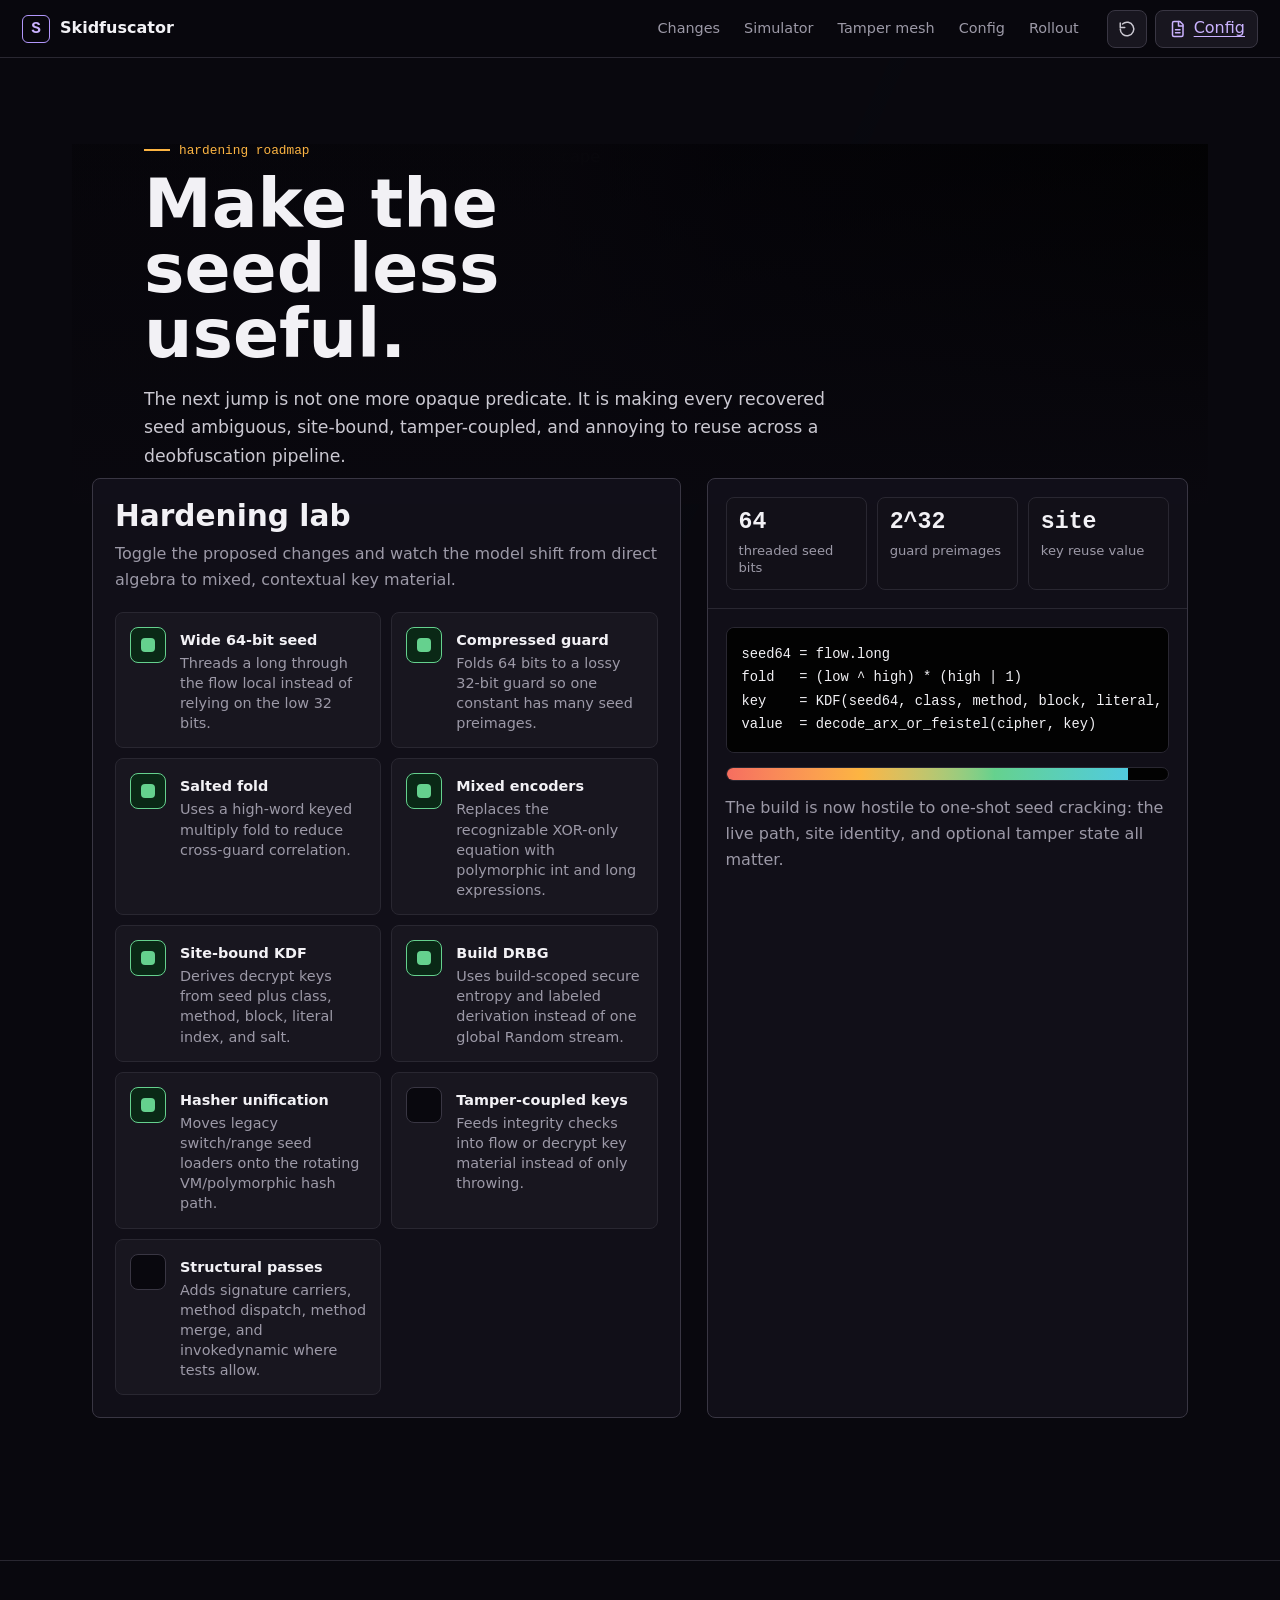
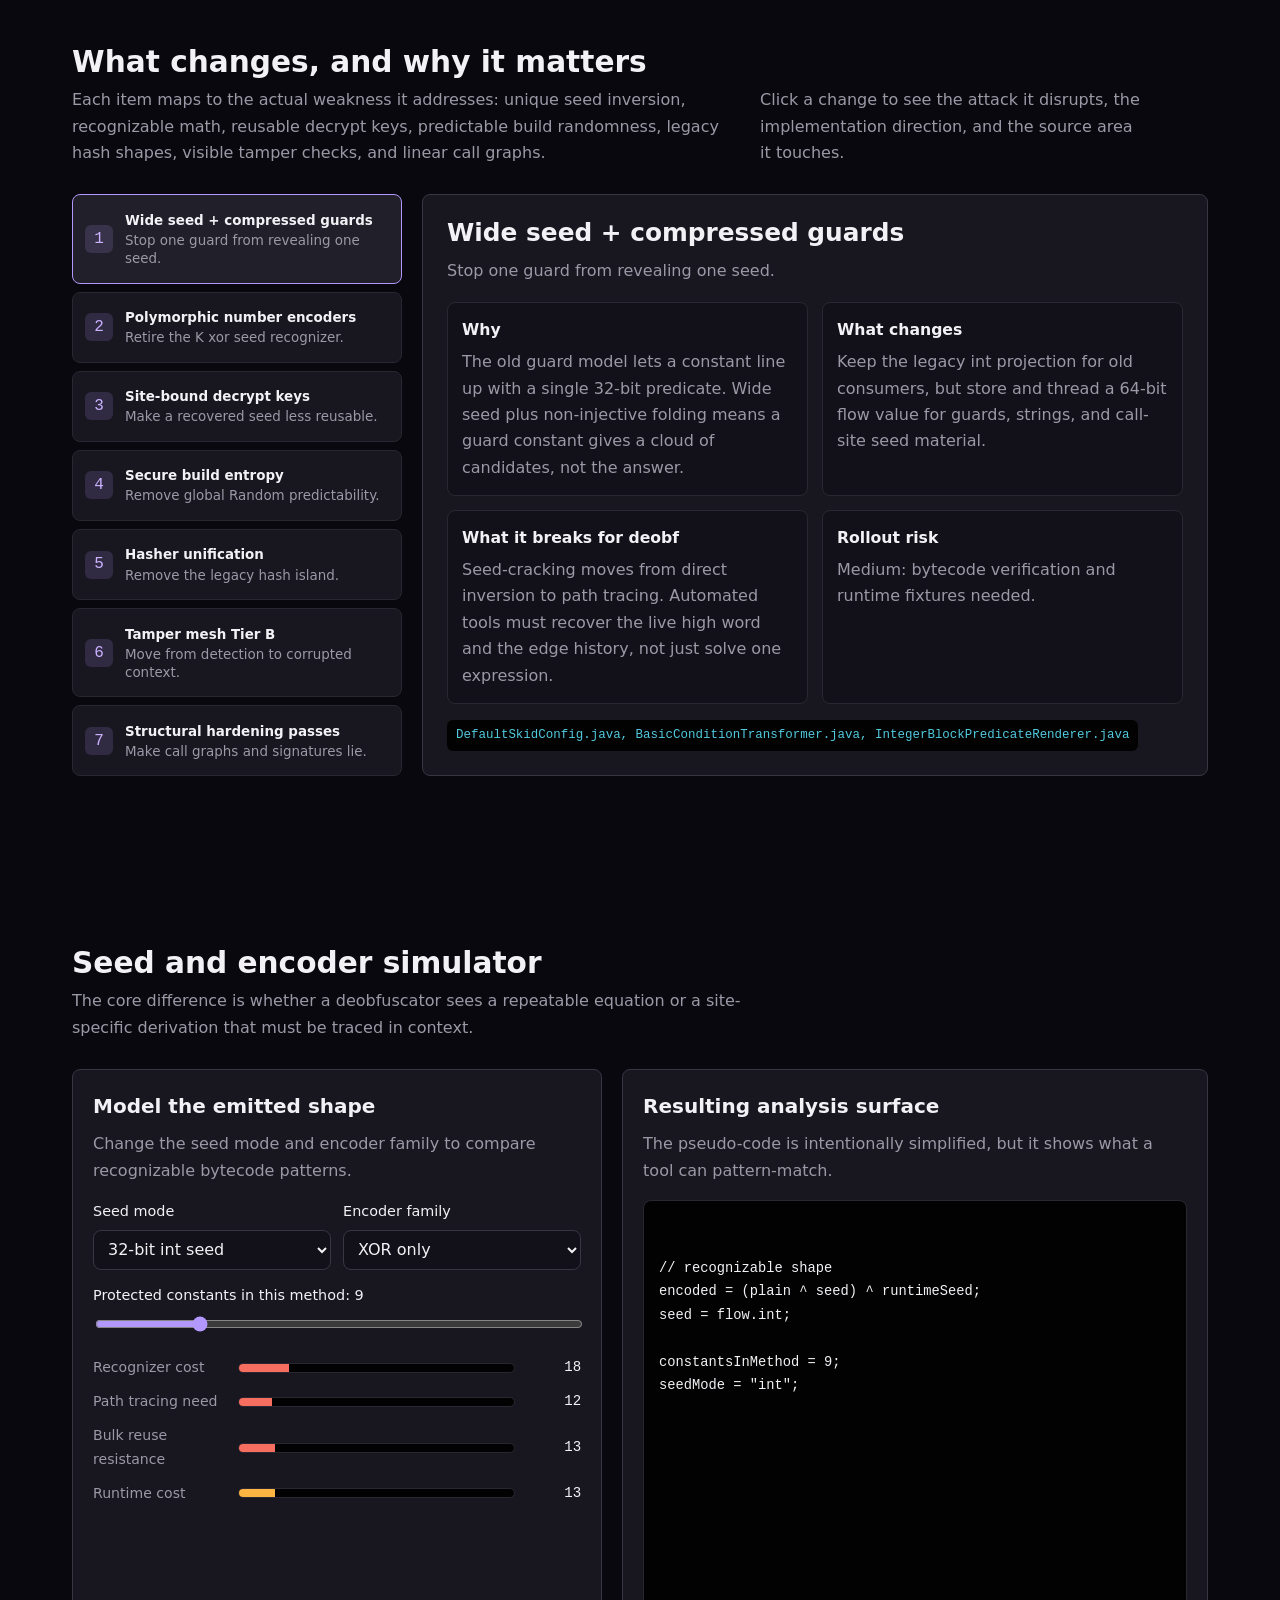
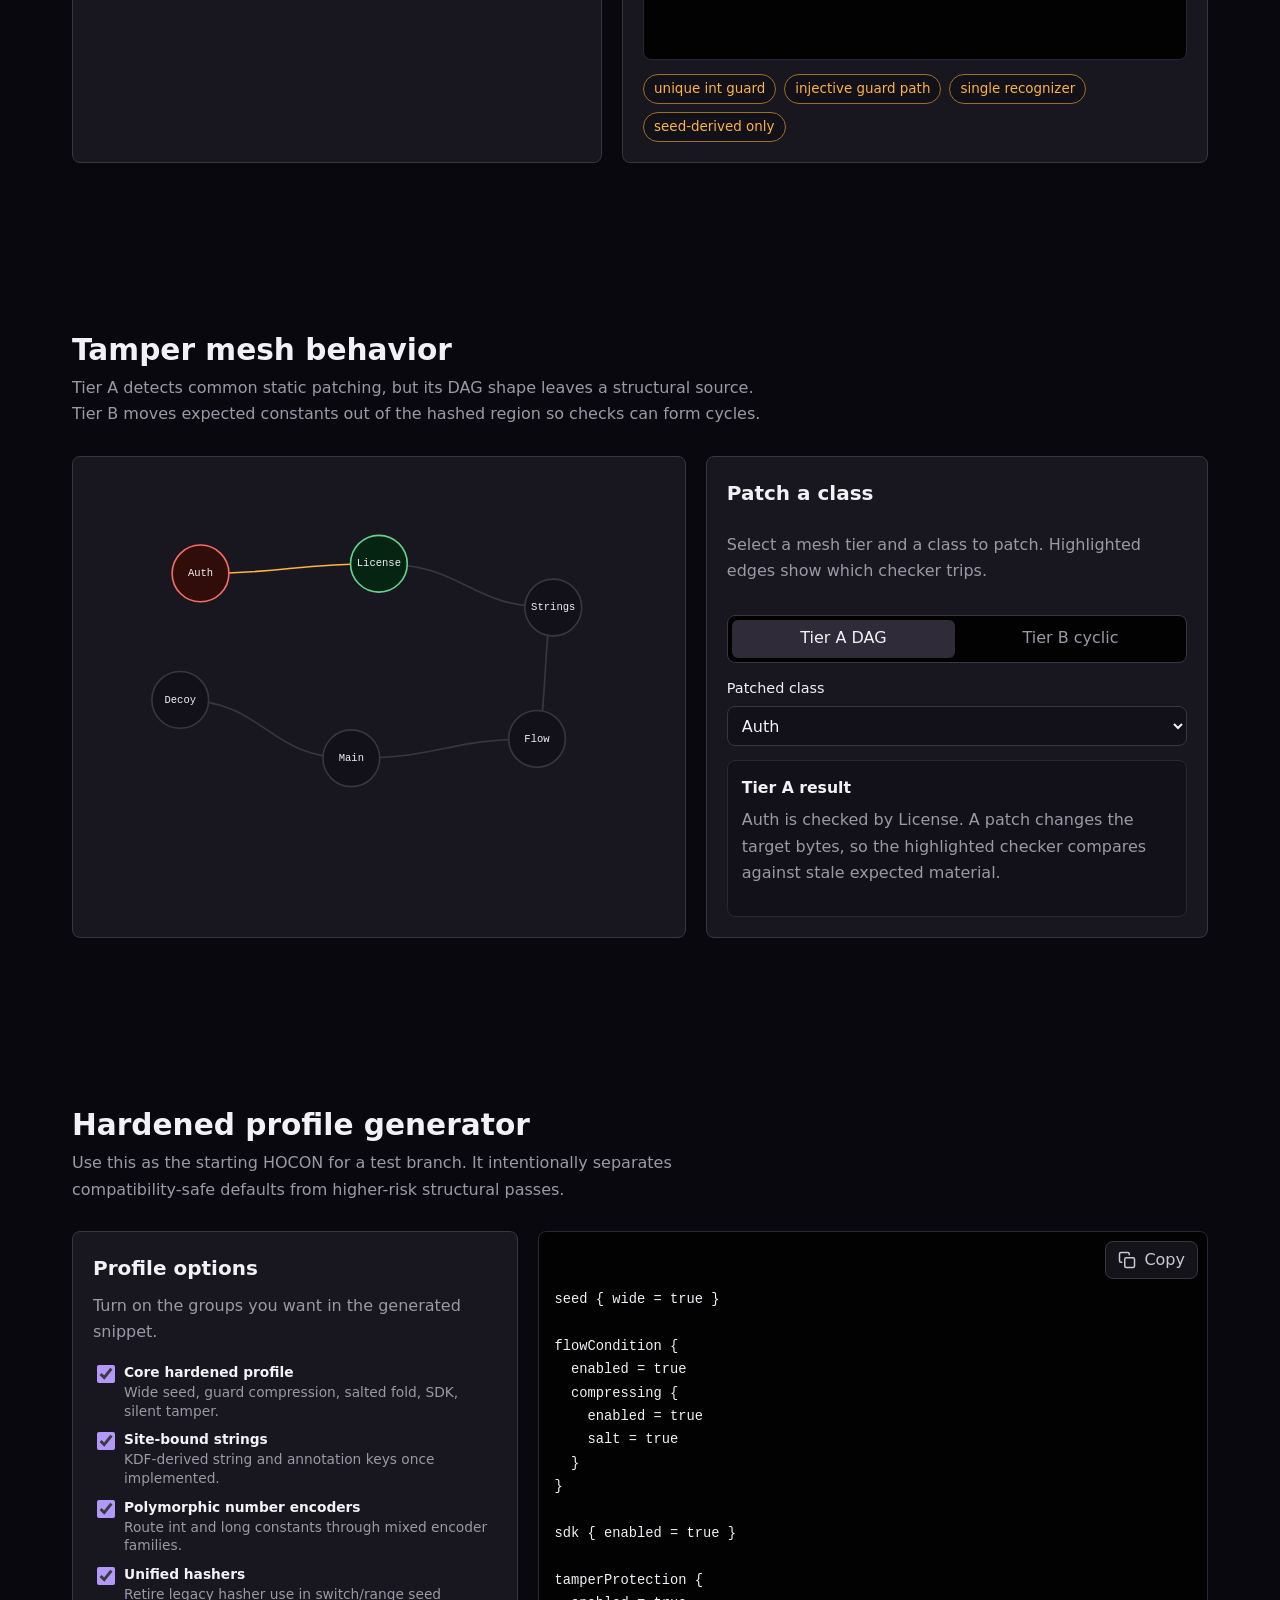
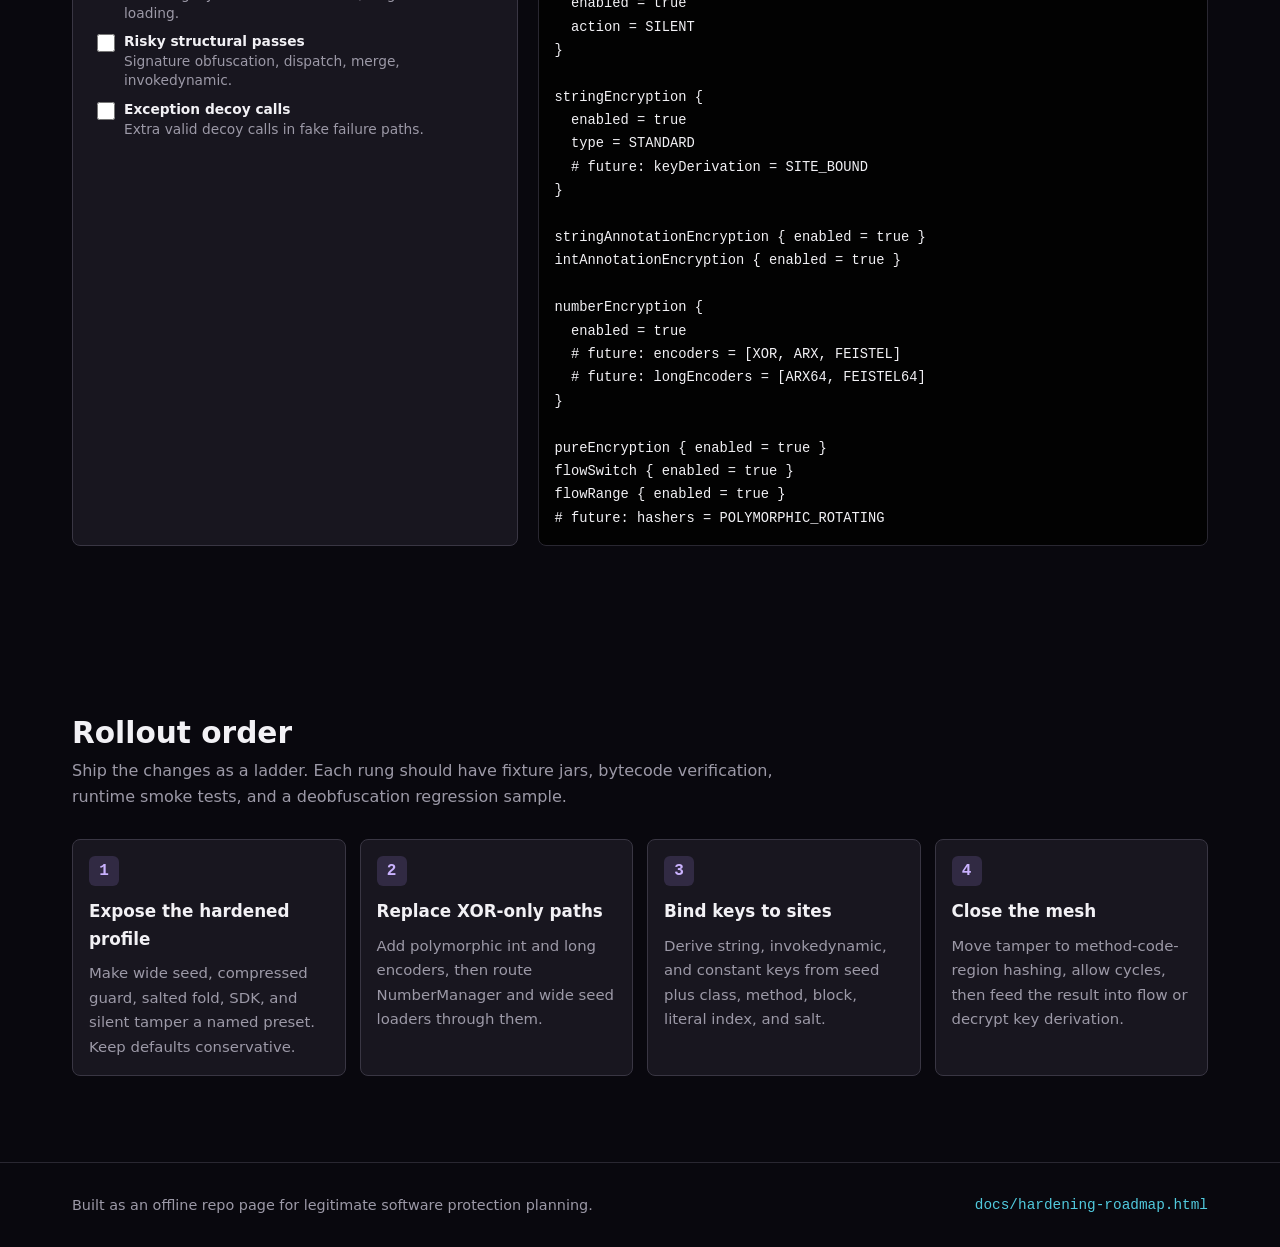
==== docs/hardening-roadmap.html @ 88cdaca3 "stef" ====
<!DOCTYPE html>
<html lang="en">
<head>
<meta charset="utf-8">
<meta name="viewport" content="width=device-width, initial-scale=1">
<title>Skidfuscator Hardening Roadmap</title>
<style>
  :root {
    --h: 295;
    --bg: oklch(0.14 0.014 var(--h));
    --bg-2: oklch(0.18 0.016 var(--h));
    --surface: oklch(0.205 0.018 var(--h));
    --surface-2: oklch(0.245 0.02 var(--h));
    --surface-3: oklch(0.30 0.025 var(--h));
    --ink: oklch(0.96 0.006 var(--h));
    --text: oklch(0.84 0.012 var(--h));
    --muted: oklch(0.69 0.02 var(--h));
    --dim: oklch(0.56 0.02 var(--h));
    --line: oklch(0.34 0.024 var(--h));
    --line-soft: oklch(0.28 0.018 var(--h));
    --accent: oklch(0.74 0.145 var(--h));
    --accent-hi: oklch(0.82 0.135 var(--h));
    --accent-soft: oklch(0.74 0.145 var(--h) / 0.16);
    --amber: oklch(0.82 0.15 75);
    --green: oklch(0.78 0.14 154);
    --cyan: oklch(0.78 0.11 210);
    --red: oklch(0.70 0.17 28);
    --black: oklch(0.08 0.006 var(--h));
    --sans: "Segoe UI Variable Text", "Segoe UI", ui-sans-serif, system-ui, -apple-system, BlinkMacSystemFont, "Helvetica Neue", Arial, sans-serif;
    --mono: "JetBrains Mono", "Cascadia Code", "SFMono-Regular", "SF Mono", Consolas, ui-monospace, monospace;
    --r: 8px;
    --ease: cubic-bezier(.16, 1, .3, 1);
  }

  * { box-sizing: border-box; }
  html { scroll-behavior: smooth; }
  body {
    margin: 0;
    background: var(--bg);
    color: var(--text);
    font-family: var(--sans);
    line-height: 1.65;
    text-rendering: optimizeLegibility;
    -webkit-font-smoothing: antialiased;
  }
  body::before {
    content: "";
    position: fixed;
    inset: 0;
    pointer-events: none;
    opacity: .20;
    background-image:
      linear-gradient(115deg, transparent 0 54%, oklch(0.22 0.04 210 / .22) 54% 55%, transparent 55% 100%);
  }
  a { color: var(--accent-hi); text-underline-offset: .2em; }
  button, input, select, textarea { font: inherit; }
  button { color: inherit; }
  :focus-visible { outline: 2px solid var(--amber); outline-offset: 3px; }
  ::selection { background: var(--accent-soft); color: var(--ink); }

  .site-shell { position: relative; min-height: 100vh; }
  .topbar {
    position: sticky;
    top: 0;
    z-index: 10;
    display: flex;
    align-items: center;
    gap: 18px;
    min-height: 58px;
    padding: 0 22px;
    background: oklch(0.14 0.014 var(--h) / .90);
    border-bottom: 1px solid var(--line-soft);
    backdrop-filter: blur(14px);
  }
  .brand {
    display: flex;
    align-items: center;
    gap: 10px;
    color: var(--ink);
    text-decoration: none;
    font-weight: 700;
  }
  .brand-mark {
    width: 28px;
    height: 28px;
    display: grid;
    place-items: center;
    border: 1px solid var(--accent);
    border-radius: 6px;
    color: var(--accent-hi);
    font-family: var(--mono);
  }
  .topbar nav {
    display: flex;
    align-items: center;
    gap: 4px;
    margin-left: auto;
  }
  .topbar nav a {
    color: var(--muted);
    text-decoration: none;
    padding: 8px 10px;
    border-radius: 6px;
    font-size: .9rem;
  }
  .topbar nav a:hover,
  .topbar nav a:focus-visible { color: var(--ink); background: var(--surface); }
  .top-actions { display: flex; align-items: center; gap: 8px; }

  .icon-button,
  .copy-button {
    border: 1px solid var(--line);
    background: var(--surface);
    border-radius: 8px;
    min-height: 38px;
    display: inline-flex;
    align-items: center;
    justify-content: center;
    gap: 8px;
    padding: 0 12px;
    cursor: pointer;
    transition: background .18s var(--ease), border-color .18s var(--ease), transform .18s var(--ease);
  }
  .icon-button { width: 40px; padding: 0; }
  .icon-button:hover,
  .copy-button:hover { background: var(--surface-2); border-color: var(--accent); transform: translateY(-1px); }
  .icon {
    width: 18px;
    height: 18px;
    stroke: currentColor;
    fill: none;
    stroke-width: 2;
    stroke-linecap: round;
    stroke-linejoin: round;
  }

  main { overflow: hidden; }
  .hero {
    min-height: calc(100vh - 58px);
    display: grid;
    grid-template-rows: auto 1fr;
    border-bottom: 1px solid var(--line-soft);
  }
  .hero-media {
    position: relative;
    min-height: 360px;
    overflow: hidden;
    background: var(--black);
  }
  .hero-media img {
    width: 100%;
    height: 100%;
    min-height: 360px;
    display: block;
    object-fit: cover;
    opacity: .42;
    filter: saturate(1.12) contrast(1.05);
  }
  .hero-media::after {
    content: "";
    position: absolute;
    inset: 0;
    background:
      linear-gradient(180deg, oklch(0.10 0.012 var(--h) / .44), var(--bg) 100%),
      linear-gradient(90deg, var(--bg) 0 42%, oklch(0.12 0.018 var(--h) / .84) 58%, transparent 100%);
  }
  .hero-title {
    position: absolute;
    inset: 0;
    z-index: 1;
    display: flex;
    align-items: end;
    padding: 34px clamp(20px, 6vw, 72px);
  }
  .hero-title-inner { max-width: 950px; }
  .kicker {
    display: inline-flex;
    align-items: center;
    gap: 9px;
    color: var(--amber);
    font-family: var(--mono);
    font-size: .8rem;
  }
  .kicker::before {
    content: "";
    width: 26px;
    height: 2px;
    background: currentColor;
  }
  h1 {
    margin: 10px 0 0;
    color: var(--ink);
    font-size: 4.25rem;
    line-height: .96;
    letter-spacing: 0;
    max-width: 11ch;
    text-wrap: balance;
  }
  .hero-copy {
    max-width: 72ch;
    margin: 18px 0 0;
    font-size: 1.08rem;
    color: var(--text);
    text-wrap: pretty;
  }
  .lab {
    display: grid;
    grid-template-columns: minmax(0, 1.1fr) minmax(340px, .9fr);
    gap: 26px;
    align-items: stretch;
    width: min(1180px, calc(100% - 40px));
    margin: -26px auto 56px;
    position: relative;
  }
  .lab-panel,
  .readout-panel {
    background: oklch(0.18 0.018 var(--h) / .96);
    border: 1px solid var(--line);
    border-radius: var(--r);
  }
  .lab-panel { padding: 22px; }
  .lab-heading {
    display: flex;
    align-items: start;
    justify-content: space-between;
    gap: 18px;
    margin-bottom: 18px;
  }
  .lab-heading h2,
  .section-heading h2 {
    margin: 0;
    color: var(--ink);
    font-size: 1.85rem;
    line-height: 1.08;
    letter-spacing: 0;
    text-wrap: balance;
  }
  .lab-heading p,
  .section-heading p {
    margin: 8px 0 0;
    color: var(--muted);
    max-width: 70ch;
    text-wrap: pretty;
  }
  .control-grid {
    display: grid;
    grid-template-columns: repeat(2, minmax(0, 1fr));
    gap: 10px;
  }
  .control {
    min-height: 92px;
    display: grid;
    grid-template-columns: 38px minmax(0, 1fr);
    gap: 12px;
    align-items: start;
    padding: 14px;
    border: 1px solid var(--line-soft);
    border-radius: var(--r);
    background: var(--surface);
    cursor: pointer;
  }
  .control input {
    appearance: none;
    width: 36px;
    height: 36px;
    margin: 0;
    border: 1px solid var(--line);
    border-radius: 8px;
    display: grid;
    place-content: center;
    background: var(--bg);
    cursor: pointer;
  }
  .control input::before {
    content: "";
    width: 14px;
    height: 14px;
    border-radius: 4px;
    transform: scale(0);
    background: var(--green);
    transition: transform .18s var(--ease);
  }
  .control input:checked {
    border-color: var(--green);
    background: oklch(0.25 0.05 154);
  }
  .control input:checked::before { transform: scale(1); }
  .control strong {
    display: block;
    color: var(--ink);
    line-height: 1.25;
    overflow-wrap: anywhere;
  }
  .control span {
    display: block;
    margin-top: 4px;
    color: var(--muted);
    font-size: .9rem;
    line-height: 1.4;
  }
  .readout-panel {
    padding: 0;
    display: flex;
    flex-direction: column;
    min-width: 0;
    overflow: hidden;
  }
  .readout-top {
    padding: 18px;
    border-bottom: 1px solid var(--line-soft);
    display: grid;
    grid-template-columns: repeat(3, 1fr);
    gap: 10px;
  }
  .metric {
    min-height: 90px;
    border: 1px solid var(--line-soft);
    border-radius: var(--r);
    padding: 12px;
    background: var(--bg-2);
  }
  .metric b {
    display: block;
    color: var(--ink);
    font-size: 1.45rem;
    line-height: 1.1;
    font-family: var(--mono);
    font-weight: 700;
  }
  .metric span { display: block; margin-top: 6px; color: var(--muted); font-size: .82rem; line-height: 1.35; }
  .equation {
    padding: 18px;
    display: grid;
    gap: 14px;
  }
  .equation pre,
  .codebox pre {
    margin: 0;
    overflow: auto;
    color: var(--ink);
    font: .86rem/1.7 var(--mono);
    background: var(--black);
    border: 1px solid var(--line-soft);
    border-radius: var(--r);
    padding: 15px;
  }
  .meter {
    height: 14px;
    border-radius: 999px;
    background: var(--black);
    overflow: hidden;
    border: 1px solid var(--line-soft);
  }
  .meter-fill {
    width: 50%;
    height: 100%;
    background: linear-gradient(90deg, var(--red), var(--amber), var(--green), var(--cyan));
    transition: width .28s var(--ease);
  }
  .readout-note { color: var(--muted); margin: 0; }

  section { padding: 86px clamp(20px, 6vw, 72px); }
  .section-inner { width: min(1180px, 100%); margin: 0 auto; }
  .section-heading {
    display: flex;
    align-items: end;
    justify-content: space-between;
    gap: 28px;
    margin-bottom: 28px;
  }
  .section-heading .small { max-width: 44ch; }

  .change-board {
    display: grid;
    grid-template-columns: 330px minmax(0, 1fr);
    gap: 20px;
  }
  .change-list {
    display: grid;
    gap: 8px;
  }
  .change-tab {
    width: 100%;
    display: flex;
    align-items: center;
    gap: 12px;
    min-height: 58px;
    padding: 10px 12px;
    text-align: left;
    border: 1px solid var(--line-soft);
    border-radius: var(--r);
    background: var(--surface);
    cursor: pointer;
  }
  .change-tab:hover,
  .change-tab[aria-selected="true"] { border-color: var(--accent); background: var(--surface-2); }
  .change-tab i {
    width: 28px;
    height: 28px;
    border-radius: 6px;
    display: grid;
    place-items: center;
    font-style: normal;
    font-family: var(--mono);
    background: var(--accent-soft);
    color: var(--accent-hi);
    flex: 0 0 auto;
  }
  .change-tab strong { display: block; color: var(--ink); line-height: 1.2; }
  .change-tab span { display: block; color: var(--muted); font-size: .84rem; line-height: 1.35; margin-top: 3px; }
  .change-detail {
    min-height: 450px;
    border: 1px solid var(--line);
    border-radius: var(--r);
    background: var(--surface);
    padding: 24px;
  }
  .detail-grid {
    display: grid;
    grid-template-columns: repeat(2, minmax(0, 1fr));
    gap: 14px;
    margin-top: 18px;
  }
  .fact {
    border: 1px solid var(--line-soft);
    border-radius: var(--r);
    padding: 14px;
    background: var(--bg-2);
  }
  .fact h4 { margin: 0 0 6px; color: var(--ink); font-size: .98rem; }
  .fact p { margin: 0; color: var(--muted); }
  .source-path {
    display: inline-flex;
    margin-top: 16px;
    max-width: 100%;
    padding: 7px 9px;
    border-radius: 6px;
    background: var(--black);
    color: var(--cyan);
    font: .78rem/1.4 var(--mono);
    overflow-wrap: anywhere;
  }

  .sim-grid {
    display: grid;
    grid-template-columns: minmax(0, .95fr) minmax(0, 1.05fr);
    gap: 20px;
  }
  .tool-surface {
    border: 1px solid var(--line);
    border-radius: var(--r);
    background: var(--surface);
    padding: 20px;
  }
  .tool-surface h3 {
    margin: 0 0 8px;
    color: var(--ink);
    font-size: 1.25rem;
  }
  .tool-surface p { color: var(--muted); margin: 0 0 16px; }
  .field-row {
    display: grid;
    grid-template-columns: repeat(2, minmax(0, 1fr));
    gap: 12px;
    margin: 14px 0;
  }
  .field label {
    display: block;
    color: var(--ink);
    font-size: .9rem;
    margin-bottom: 6px;
  }
  select,
  input[type="range"] {
    width: 100%;
  }
  select {
    min-height: 40px;
    color: var(--ink);
    background: var(--bg-2);
    border: 1px solid var(--line);
    border-radius: var(--r);
    padding: 0 10px;
  }
  input[type="range"] { accent-color: var(--accent); }
  .bars { display: grid; gap: 11px; margin-top: 16px; }
  .bar-row {
    display: grid;
    grid-template-columns: 135px minmax(0, 1fr) 56px;
    align-items: center;
    gap: 10px;
    color: var(--muted);
    font-size: .88rem;
  }
  .bar-track {
    height: 10px;
    border-radius: 999px;
    background: var(--black);
    border: 1px solid var(--line-soft);
    overflow: hidden;
  }
  .bar-fill {
    height: 100%;
    width: 40%;
    background: var(--accent);
    transition: width .24s var(--ease), background-color .24s var(--ease);
  }
  .bar-value { font-family: var(--mono); color: var(--ink); text-align: right; }
  .chip-row { display: flex; flex-wrap: wrap; gap: 8px; margin-top: 14px; }
  .chip {
    display: inline-flex;
    align-items: center;
    min-height: 30px;
    padding: 0 10px;
    border: 1px solid var(--line);
    border-radius: 999px;
    color: var(--muted);
    background: var(--bg-2);
    font-size: .84rem;
  }
  .chip.good { color: var(--green); border-color: oklch(0.55 0.10 154); }
  .chip.warn { color: var(--amber); border-color: oklch(0.58 0.11 75); }

  .mesh-layout {
    display: grid;
    grid-template-columns: minmax(0, 1.1fr) minmax(320px, .9fr);
    gap: 20px;
  }
  .mesh-stage {
    min-height: 410px;
    border: 1px solid var(--line);
    border-radius: var(--r);
    background: var(--surface);
    padding: 14px;
    position: relative;
  }
  .mesh-stage svg {
    width: 100%;
    height: 380px;
    display: block;
  }
  .mesh-node { cursor: pointer; }
  .mesh-node circle {
    fill: var(--bg-2);
    stroke: var(--line);
    stroke-width: 2;
    transition: fill .2s var(--ease), stroke .2s var(--ease);
  }
  .mesh-node text {
    fill: var(--ink);
    font-family: var(--mono);
    font-size: 13px;
    text-anchor: middle;
    dominant-baseline: middle;
    pointer-events: none;
  }
  .mesh-node.checked circle { stroke: var(--green); fill: oklch(0.23 0.05 154); }
  .mesh-node.patched circle { stroke: var(--red); fill: oklch(0.22 0.06 28); }
  .mesh-edge {
    stroke: var(--line);
    stroke-width: 2;
    fill: none;
    marker-end: url(#arrow);
  }
  .mesh-edge.hot { stroke: var(--amber); }
  .mesh-controls {
    display: grid;
    gap: 14px;
  }
  .segmented {
    display: grid;
    grid-template-columns: 1fr 1fr;
    gap: 4px;
    background: var(--black);
    border: 1px solid var(--line);
    border-radius: var(--r);
    padding: 4px;
  }
  .segmented button {
    min-height: 38px;
    border: 0;
    border-radius: 6px;
    background: transparent;
    color: var(--muted);
    cursor: pointer;
  }
  .segmented button.active { background: var(--surface-3); color: var(--ink); }

  .config-layout {
    display: grid;
    grid-template-columns: minmax(280px, .8fr) minmax(0, 1.2fr);
    gap: 20px;
  }
  .check-list {
    display: grid;
    gap: 9px;
  }
  .small-check {
    display: grid;
    grid-template-columns: 22px minmax(0, 1fr);
    gap: 9px;
    align-items: start;
    color: var(--text);
  }
  .small-check input {
    width: 18px;
    height: 18px;
    margin-top: 3px;
    accent-color: var(--accent);
  }
  .small-check strong { display: block; color: var(--ink); line-height: 1.25; }
  .small-check span { display: block; color: var(--muted); font-size: .86rem; line-height: 1.35; margin-top: 2px; }
  .codebox {
    position: relative;
  }
  .codebox .copy-button {
    position: absolute;
    right: 10px;
    top: 10px;
    background: oklch(0.20 0.014 var(--h) / .94);
  }
  .codebox pre { padding-top: 56px; min-height: 460px; }

  .rollout-grid {
    display: grid;
    grid-template-columns: repeat(4, minmax(0, 1fr));
    gap: 14px;
  }
  .rollout-step {
    border: 1px solid var(--line);
    border-radius: var(--r);
    background: var(--surface);
    padding: 16px;
  }
  .rollout-step b {
    display: inline-grid;
    place-items: center;
    width: 30px;
    height: 30px;
    border-radius: 6px;
    background: var(--accent-soft);
    color: var(--accent-hi);
    font-family: var(--mono);
    margin-bottom: 12px;
  }
  .rollout-step h3 { margin: 0 0 8px; color: var(--ink); font-size: 1.05rem; }
  .rollout-step p { margin: 0; color: var(--muted); font-size: .93rem; }

  .footer {
    border-top: 1px solid var(--line-soft);
    padding: 30px clamp(20px, 6vw, 72px);
    color: var(--muted);
    font-size: .9rem;
  }
  .footer-inner {
    width: min(1180px, 100%);
    margin: 0 auto;
    display: flex;
    gap: 18px;
    justify-content: space-between;
    align-items: center;
  }
  .footer code { color: var(--cyan); font-family: var(--mono); }

  @media (max-width: 980px) {
    h1 { font-size: 3.55rem; }
    .lab,
    .change-board,
    .sim-grid,
    .mesh-layout,
    .config-layout { grid-template-columns: 1fr; }
    .rollout-grid { grid-template-columns: repeat(2, minmax(0, 1fr)); }
    .topbar nav { display: none; }
  }
  @media (max-width: 680px) {
    .topbar { padding: 0 14px; }
    .top-actions { display: none; }
    h1 { font-size: 2.55rem; max-width: 12ch; }
    .hero-copy { font-size: 1rem; }
    .hero-media,
    .hero-media img { min-height: 430px; }
    .lab { width: calc(100% - 28px); margin-bottom: 30px; }
    .lab-heading,
    .section-heading { display: block; }
    .control-grid,
    .readout-top,
    .detail-grid,
    .field-row,
    .rollout-grid { grid-template-columns: 1fr; }
    section { padding: 62px 14px; }
    .bar-row { grid-template-columns: 1fr; gap: 5px; }
    .bar-value { text-align: left; }
    .footer-inner { display: block; }
  }
  @media (prefers-reduced-motion: reduce) {
    *, *::before, *::after {
      animation-duration: .01ms !important;
      animation-iteration-count: 1 !important;
      scroll-behavior: auto !important;
      transition-duration: .01ms !important;
    }
  }
</style>
</head>
<body>
<div class="site-shell">
  <header class="topbar">
    <a class="brand" href="#top" aria-label="Skidfuscator hardening roadmap">
      <span class="brand-mark">S</span>
      <span>Skidfuscator</span>
    </a>
    <nav aria-label="Page sections">
      <a href="#changes">Changes</a>
      <a href="#simulator">Simulator</a>
      <a href="#mesh">Tamper mesh</a>
      <a href="#config">Config</a>
      <a href="#rollout">Rollout</a>
    </nav>
    <div class="top-actions">
      <button class="icon-button" id="resetLab" title="Reset hardening lab" aria-label="Reset hardening lab">
        <svg class="icon" viewBox="0 0 24 24" aria-hidden="true"><path d="M3 12a9 9 0 1 0 3-6.7"/><path d="M3 4v6h6"/></svg>
      </button>
      <a class="copy-button" href="#config">
        <svg class="icon" viewBox="0 0 24 24" aria-hidden="true"><path d="M8 2h8l4 4v14a2 2 0 0 1-2 2H8a2 2 0 0 1-2-2V4a2 2 0 0 1 2-2Z"/><path d="M14 2v6h6"/><path d="M10 13h6"/><path d="M10 17h6"/></svg>
        Config
      </a>
    </div>
  </header>

  <main id="top">
    <section class="hero" aria-labelledby="hero-title">
      <div class="hero-media">
        <img src="header.png" alt="Skidfuscator header artwork with a stylized technical landscape">
        <div class="hero-title">
          <div class="hero-title-inner">
            <div class="kicker">hardening roadmap</div>
            <h1 id="hero-title">Make the seed less useful.</h1>
            <p class="hero-copy">
              The next jump is not one more opaque predicate. It is making every recovered seed ambiguous, site-bound, tamper-coupled, and annoying to reuse across a deobfuscation pipeline.
            </p>
          </div>
        </div>
      </div>

      <div class="lab" aria-label="Interactive hardening lab">
        <article class="lab-panel">
          <div class="lab-heading">
            <div>
              <h2>Hardening lab</h2>
              <p>Toggle the proposed changes and watch the model shift from direct algebra to mixed, contextual key material.</p>
            </div>
          </div>
          <div class="control-grid" id="hardeningControls"></div>
        </article>

        <aside class="readout-panel" aria-live="polite">
          <div class="readout-top">
            <div class="metric">
              <b id="metricBits">32</b>
              <span>threaded seed bits</span>
            </div>
            <div class="metric">
              <b id="metricPreimages">1</b>
              <span>guard preimages</span>
            </div>
            <div class="metric">
              <b id="metricReuse">high</b>
              <span>key reuse value</span>
            </div>
          </div>
          <div class="equation">
            <pre id="equationBox"></pre>
            <div class="meter" aria-label="Automation resistance">
              <div class="meter-fill" id="hardeningMeter"></div>
            </div>
            <p class="readout-note" id="labNote"></p>
          </div>
        </aside>
      </div>
    </section>

    <section id="changes">
      <div class="section-inner">
        <div class="section-heading">
          <div>
            <h2>What changes, and why it matters</h2>
            <p>Each item maps to the actual weakness it addresses: unique seed inversion, recognizable math, reusable decrypt keys, predictable build randomness, legacy hash shapes, visible tamper checks, and linear call graphs.</p>
          </div>
          <p class="small">Click a change to see the attack it disrupts, the implementation direction, and the source area it touches.</p>
        </div>
        <div class="change-board">
          <div class="change-list" id="changeList" role="tablist" aria-label="Hardening changes"></div>
          <article class="change-detail" id="changeDetail" tabindex="0"></article>
        </div>
      </div>
    </section>

    <section id="simulator">
      <div class="section-inner">
        <div class="section-heading">
          <div>
            <h2>Seed and encoder simulator</h2>
            <p>The core difference is whether a deobfuscator sees a repeatable equation or a site-specific derivation that must be traced in context.</p>
          </div>
        </div>
        <div class="sim-grid">
          <article class="tool-surface">
            <h3>Model the emitted shape</h3>
            <p>Change the seed mode and encoder family to compare recognizable bytecode patterns.</p>
            <div class="field-row">
              <div class="field">
                <label for="seedMode">Seed mode</label>
                <select id="seedMode">
                  <option value="int">32-bit int seed</option>
                  <option value="wide">64-bit wide seed</option>
                  <option value="wideCompressed">64-bit + compressed guard</option>
                </select>
              </div>
              <div class="field">
                <label for="encoderMode">Encoder family</label>
                <select id="encoderMode">
                  <option value="xor">XOR only</option>
                  <option value="arx">ARX expression pool</option>
                  <option value="feistel">Small Feistel network</option>
                  <option value="kdf">Site-bound KDF</option>
                </select>
              </div>
            </div>
            <div class="field">
              <label for="literalCount">Protected constants in this method: <span id="literalCountValue">9</span></label>
              <input id="literalCount" type="range" min="1" max="40" value="9">
            </div>
            <div class="bars" id="simBars"></div>
          </article>
          <article class="tool-surface codebox">
            <h3>Resulting analysis surface</h3>
            <p>The pseudo-code is intentionally simplified, but it shows what a tool can pattern-match.</p>
            <pre id="simCode"></pre>
            <div class="chip-row" id="simChips"></div>
          </article>
        </div>
      </div>
    </section>

    <section id="mesh">
      <div class="section-inner">
        <div class="section-heading">
          <div>
            <h2>Tamper mesh behavior</h2>
            <p>Tier A detects common static patching, but its DAG shape leaves a structural source. Tier B moves expected constants out of the hashed region so checks can form cycles.</p>
          </div>
        </div>
        <div class="mesh-layout">
          <div class="mesh-stage">
            <svg id="meshSvg" viewBox="0 0 720 380" role="img" aria-label="Interactive tamper protection mesh"></svg>
          </div>
          <aside class="tool-surface mesh-controls">
            <h3>Patch a class</h3>
            <p>Select a mesh tier and a class to patch. Highlighted edges show which checker trips.</p>
            <div class="segmented" role="group" aria-label="Tamper tier">
              <button id="tierA" class="active" type="button">Tier A DAG</button>
              <button id="tierB" type="button">Tier B cyclic</button>
            </div>
            <div class="field">
              <label for="patchedClass">Patched class</label>
              <select id="patchedClass">
                <option value="Auth">Auth</option>
                <option value="License">License</option>
                <option value="Strings">Strings</option>
                <option value="Flow">Flow</option>
                <option value="Main">Main</option>
                <option value="Decoy">Decoy</option>
              </select>
            </div>
            <div class="fact">
              <h4 id="meshTitle">Tier A result</h4>
              <p id="meshText"></p>
            </div>
          </aside>
        </div>
      </div>
    </section>

    <section id="config">
      <div class="section-inner">
        <div class="section-heading">
          <div>
            <h2>Hardened profile generator</h2>
            <p>Use this as the starting HOCON for a test branch. It intentionally separates compatibility-safe defaults from higher-risk structural passes.</p>
          </div>
        </div>
        <div class="config-layout">
          <article class="tool-surface">
            <h3>Profile options</h3>
            <p>Turn on the groups you want in the generated snippet.</p>
            <div class="check-list" id="profileChecks"></div>
          </article>
          <article class="codebox">
            <button class="copy-button" id="copyConfig" type="button">
              <svg class="icon" viewBox="0 0 24 24" aria-hidden="true"><rect x="9" y="9" width="13" height="13" rx="2"/><path d="M5 15H4a2 2 0 0 1-2-2V4a2 2 0 0 1 2-2h9a2 2 0 0 1 2 2v1"/></svg>
              Copy
            </button>
            <pre id="configOutput"></pre>
          </article>
        </div>
      </div>
    </section>

    <section id="rollout">
      <div class="section-inner">
        <div class="section-heading">
          <div>
            <h2>Rollout order</h2>
            <p>Ship the changes as a ladder. Each rung should have fixture jars, bytecode verification, runtime smoke tests, and a deobfuscation regression sample.</p>
          </div>
        </div>
        <div class="rollout-grid">
          <article class="rollout-step">
            <b>1</b>
            <h3>Expose the hardened profile</h3>
            <p>Make wide seed, compressed guard, salted fold, SDK, and silent tamper a named preset. Keep defaults conservative.</p>
          </article>
          <article class="rollout-step">
            <b>2</b>
            <h3>Replace XOR-only paths</h3>
            <p>Add polymorphic int and long encoders, then route NumberManager and wide seed loaders through them.</p>
          </article>
          <article class="rollout-step">
            <b>3</b>
            <h3>Bind keys to sites</h3>
            <p>Derive string, invokedynamic, and constant keys from seed plus class, method, block, literal index, and salt.</p>
          </article>
          <article class="rollout-step">
            <b>4</b>
            <h3>Close the mesh</h3>
            <p>Move tamper to method-code-region hashing, allow cycles, then feed the result into flow or decrypt key derivation.</p>
          </article>
        </div>
      </div>
    </section>
  </main>

  <footer class="footer">
    <div class="footer-inner">
      <span>Built as an offline repo page for legitimate software protection planning.</span>
      <span><code>docs/hardening-roadmap.html</code></span>
    </div>
  </footer>
</div>

<script>
"use strict";

const hardeningControls = [
  ["wide", "Wide 64-bit seed", "Threads a long through the flow local instead of relying on the low 32 bits."],
  ["compress", "Compressed guard", "Folds 64 bits to a lossy 32-bit guard so one constant has many seed preimages."],
  ["salt", "Salted fold", "Uses a high-word keyed multiply fold to reduce cross-guard correlation."],
  ["mixed", "Mixed encoders", "Replaces the recognizable XOR-only equation with polymorphic int and long expressions."],
  ["kdf", "Site-bound KDF", "Derives decrypt keys from seed plus class, method, block, literal index, and salt."],
  ["drbg", "Build DRBG", "Uses build-scoped secure entropy and labeled derivation instead of one global Random stream."],
  ["hash", "Hasher unification", "Moves legacy switch/range seed loaders onto the rotating VM/polymorphic hash path."],
  ["tamper", "Tamper-coupled keys", "Feeds integrity checks into flow or decrypt key material instead of only throwing."],
  ["struct", "Structural passes", "Adds signature carriers, method dispatch, method merge, and invokedynamic where tests allow."]
];

const defaultState = {
  wide: true,
  compress: true,
  salt: true,
  mixed: true,
  kdf: true,
  drbg: true,
  hash: true,
  tamper: false,
  struct: false
};

const changes = [
  {
    id: "wide",
    label: "Wide seed + compressed guards",
    short: "Stop one guard from revealing one seed.",
    why: "The old guard model lets a constant line up with a single 32-bit predicate. Wide seed plus non-injective folding means a guard constant gives a cloud of candidates, not the answer.",
    changes: "Keep the legacy int projection for old consumers, but store and thread a 64-bit flow value for guards, strings, and call-site seed material.",
    impact: "Seed-cracking moves from direct inversion to path tracing. Automated tools must recover the live high word and the edge history, not just solve one expression.",
    path: "DefaultSkidConfig.java, BasicConditionTransformer.java, IntegerBlockPredicateRenderer.java"
  },
  {
    id: "mixed",
    label: "Polymorphic number encoders",
    short: "Retire the K xor seed recognizer.",
    why: "NumberManager currently routes most constants through XOR. That is easy to fingerprint and easy to simplify once the seed is known.",
    changes: "Add int and long encoder families: ARX chains, rotate/multiply/xor templates, small Feistel rounds, and per-site expression pools.",
    impact: "A deobfuscator cannot rely on one algebraic rewrite. It has to normalize several shapes and prove equivalence site by site.",
    path: "NumberManager.java, XorNumberTransformer.java, RandomShiftNumberTransformer.java"
  },
  {
    id: "kdf",
    label: "Site-bound decrypt keys",
    short: "Make a recovered seed less reusable.",
    why: "If string and invokedynamic names key directly from the live seed, tracing one block leaks too much value.",
    changes: "Derive keys with seed64, class id, method id, block id, literal index, salt, and optional tamper digest.",
    impact: "One recovered key unlocks one site. Bulk literal extraction now needs control-flow context and site metadata.",
    path: "AbstractEncryptionGeneratorV3.java, Base64PaddedV3EncryptionGenerator.java, InvokeDynamicMethodTransformer.java"
  },
  {
    id: "drbg",
    label: "Secure build entropy",
    short: "Remove global Random predictability.",
    why: "A single java.util.Random stream is convenient, but it makes output families easier to diff and can leak sequencing patterns across names, pads, and predicates.",
    changes: "Create a build seed from SecureRandom, then derive labeled per-class, method, block, literal, and transformer values.",
    impact: "Builds stay diverse without relying on global call order. Optional reproducible builds can use an explicit secret seed.",
    path: "RandomUtil.java, IntegerMethodOpaquePredicate.java, IntegerBlockOpaquePredicate.java"
  },
  {
    id: "hash",
    label: "Hasher unification",
    short: "Remove the legacy hash island.",
    why: "Some switch and range paths still use the legacy generated hasher while condition hashing uses the VM/pinned path.",
    changes: "Route randomHasher and seed-loader hash calls through the same rotating polymorphic hasher pool, with wide folding where applicable.",
    impact: "The output has fewer stable fingerprints. Reversing one helper stops teaching the analyst every seeded branch.",
    path: "NumberManager.java, SwitchSeedLoaderRenderer.java, VmHashTransformer.java"
  },
  {
    id: "tamper",
    label: "Tamper mesh Tier B",
    short: "Move from detection to corrupted context.",
    why: "Tier A whole-file checks are useful, but the check call is visible and a DAG always has a source nobody checks.",
    changes: "Hash designated method Code regions, store expected constants outside hashed regions, allow cycles, then mix tamper result into seed or KDF material.",
    impact: "Patchers must understand the mesh and preserve behavior, not just delete a visible verification call.",
    path: "TAMPER_PROTECTION_DESIGN.md, TamperJarDumper.java, sdk/Tamper.java"
  },
  {
    id: "struct",
    label: "Structural hardening passes",
    short: "Make call graphs and signatures lie.",
    why: "Even strong constant protection leaves readable method boundaries if calls and descriptors stay ordinary.",
    changes: "Use signature carriers, method dispatch, method merge, and invokedynamic callsites on test-backed releases.",
    impact: "Static call graph recovery becomes probabilistic and path-sensitive. The cost shifts from naming symbols to reconstructing dispatch semantics.",
    path: "SignatureObfuscationTransformer.java, MethodDispatchTransformer.java, MethodMergeTransformer.java"
  }
];

const profileOptions = [
  ["safe", "Core hardened profile", "Wide seed, guard compression, salted fold, SDK, silent tamper.", true],
  ["strings", "Site-bound strings", "KDF-derived string and annotation keys once implemented.", true],
  ["numbers", "Polymorphic number encoders", "Route int and long constants through mixed encoder families.", true],
  ["hashers", "Unified hashers", "Retire legacy hasher use in switch/range seed loading.", true],
  ["structural", "Risky structural passes", "Signature obfuscation, dispatch, merge, invokedynamic.", false],
  ["decoys", "Exception decoy calls", "Extra valid decoy calls in fake failure paths.", false]
];

const controlRoot = document.getElementById("hardeningControls");
for (const [key, title, text] of hardeningControls) {
  const label = document.createElement("label");
  label.className = "control";
  label.innerHTML = `<input type="checkbox" data-hardening="${key}"><span><strong>${title}</strong><span>${text}</span></span>`;
  const input = label.querySelector("input");
  input.checked = Boolean(defaultState[key]);
  input.addEventListener("change", updateLab);
  controlRoot.append(label);
}

document.getElementById("resetLab").addEventListener("click", () => {
  document.querySelectorAll("[data-hardening]").forEach(input => {
    input.checked = Boolean(defaultState[input.dataset.hardening]);
  });
  updateLab();
});

function getHardeningState() {
  const state = {};
  document.querySelectorAll("[data-hardening]").forEach(input => {
    state[input.dataset.hardening] = input.checked;
  });
  if (!state.wide) {
    state.compress = false;
    state.salt = false;
  }
  if (!state.compress) state.salt = false;
  return state;
}

function updateLab() {
  const state = getHardeningState();
  document.querySelector('[data-hardening="compress"]').disabled = !state.wide;
  document.querySelector('[data-hardening="salt"]').disabled = !state.compress;
  const bits = state.wide ? 64 : 32;
  const preimages = state.compress ? "2^32" : "1";
  const reuse = state.kdf ? (state.tamper ? "low" : "site") : "high";
  let score = 14;
  if (state.wide) score += 14;
  if (state.compress) score += 12;
  if (state.salt) score += 7;
  if (state.mixed) score += 14;
  if (state.kdf) score += 14;
  if (state.drbg) score += 7;
  if (state.hash) score += 9;
  if (state.tamper) score += 11;
  if (state.struct) score += 9;
  score = Math.min(score, 100);
  document.getElementById("metricBits").textContent = bits;
  document.getElementById("metricPreimages").textContent = preimages;
  document.getElementById("metricReuse").textContent = reuse;
  document.getElementById("hardeningMeter").style.width = `${score}%`;
  const equation = state.kdf
    ? `seed64 = flow.long\nfold   = ${state.salt ? "(low ^ high) * (high | 1)" : state.compress ? "low ^ high" : "(int) seed64"}\nkey    = KDF(seed64, class, method, block, literal, salt${state.tamper ? ", tamperDigest" : ""})\nvalue  = ${state.mixed ? "decode_arx_or_feistel(cipher, key)" : "cipher ^ key"}`
    : `seed  = ${state.wide ? "flow.long" : "flow.int"}\nvalue = (constant ^ seed) ^ runtimeSeed\nguard = hash(${state.compress ? "fold(seed64)" : "seed"})`;
  document.getElementById("equationBox").textContent = equation;
  const note = score >= 80
    ? "The build is now hostile to one-shot seed cracking: the live path, site identity, and optional tamper state all matter."
    : score >= 55
      ? "This is a strong compatibility profile, but reusable patterns remain where keys and constants are still directly seed-shaped."
      : "This still looks like a direct algebra problem. Useful obfuscation, but friendly to automated simplification.";
  document.getElementById("labNote").textContent = note;
}

const changeList = document.getElementById("changeList");
changes.forEach((item, index) => {
  const button = document.createElement("button");
  button.type = "button";
  button.className = "change-tab";
  button.setAttribute("role", "tab");
  button.setAttribute("aria-selected", index === 0 ? "true" : "false");
  button.innerHTML = `<i>${index + 1}</i><span><strong>${item.label}</strong><span>${item.short}</span></span>`;
  button.addEventListener("click", () => selectChange(index));
  changeList.append(button);
});

function selectChange(index) {
  const item = changes[index];
  document.querySelectorAll(".change-tab").forEach((tab, i) => {
    tab.setAttribute("aria-selected", i === index ? "true" : "false");
  });
  document.getElementById("changeDetail").innerHTML = `
    <h3 style="margin:0;color:var(--ink);font-size:1.55rem;line-height:1.15">${item.label}</h3>
    <p style="margin:10px 0 0;color:var(--muted);max-width:72ch">${item.short}</p>
    <div class="detail-grid">
      <div class="fact"><h4>Why</h4><p>${item.why}</p></div>
      <div class="fact"><h4>What changes</h4><p>${item.changes}</p></div>
      <div class="fact"><h4>What it breaks for deobf</h4><p>${item.impact}</p></div>
      <div class="fact"><h4>Rollout risk</h4><p>${item.id === "struct" || item.id === "tamper" ? "High: test against real apps and verifier-sensitive bytecode." : item.id === "drbg" ? "Low to medium: mostly output diversity and reproducibility policy." : "Medium: bytecode verification and runtime fixtures needed."}</p></div>
    </div>
    <span class="source-path">${item.path}</span>
  `;
}

const barsRoot = document.getElementById("simBars");
const simMetrics = [
  ["recognizer", "Recognizer cost"],
  ["trace", "Path tracing need"],
  ["reuse", "Bulk reuse resistance"],
  ["runtime", "Runtime cost"]
];
for (const [key, label] of simMetrics) {
  const row = document.createElement("div");
  row.className = "bar-row";
  row.innerHTML = `<span>${label}</span><div class="bar-track"><div class="bar-fill" data-bar="${key}"></div></div><span class="bar-value" data-bar-value="${key}">0</span>`;
  barsRoot.append(row);
}

function updateSimulator() {
  const seed = document.getElementById("seedMode").value;
  const enc = document.getElementById("encoderMode").value;
  const count = Number(document.getElementById("literalCount").value);
  document.getElementById("literalCountValue").textContent = String(count);
  const seedBonus = seed === "int" ? 0 : seed === "wide" ? 18 : 30;
  const encBonus = { xor: 0, arx: 24, feistel: 34, kdf: 48 }[enc];
  const values = {
    recognizer: Math.min(100, 18 + encBonus + (enc === "kdf" ? 16 : 0)),
    trace: Math.min(100, 12 + seedBonus + (enc === "kdf" ? 36 : 0)),
    reuse: Math.min(100, 10 + seedBonus + encBonus + Math.round(count / 3)),
    runtime: Math.min(100, 8 + ({ xor: 5, arx: 18, feistel: 32, kdf: 26 }[enc]) + (seed === "wideCompressed" ? 6 : 0))
  };
  for (const [key, value] of Object.entries(values)) {
    const fill = document.querySelector(`[data-bar="${key}"]`);
    fill.style.width = `${value}%`;
    fill.style.background = key === "runtime" ? "var(--amber)" : value > 70 ? "var(--green)" : value > 45 ? "var(--amber)" : "var(--red)";
    document.querySelector(`[data-bar-value="${key}"]`).textContent = `${value}`;
  }
  const code = {
    xor: `// recognizable shape\nencoded = (plain ^ seed) ^ runtimeSeed;\nseed = ${seed === "int" ? "flow.int" : "flow.long"};`,
    arx: `// per-site arithmetic/rotate/xor template\nx = runtimeSeed + siteSalt;\nx = rotl(x ^ c1, r1) * oddMul;\nencoded = plain ^ (x + c2);`,
    feistel: `// small reversible network\nL, R = split(runtimeSeed ^ siteSalt);\nrepeat rounds:\n  L, R = R, L ^ F(R, roundKey);\nencoded = plain ^ join(L, R);`,
    kdf: `// site-bound key material\nkey = KDF(seed64, owner, name, desc, blockId, literalIndex, salt);\nencoded = stream_xor(cipher, key);\n// recovered seed alone is not the key`
  }[enc];
  document.getElementById("simCode").textContent = `${code}\n\nconstantsInMethod = ${count};\nseedMode = "${seed}";`;
  const chips = [];
  chips.push(seed === "int" ? ["warn", "unique int guard"] : ["good", "64-bit flow value"]);
  chips.push(seed === "wideCompressed" ? ["good", "lossy guard fold"] : ["warn", "injective guard path"]);
  chips.push(enc === "xor" ? ["warn", "single recognizer"] : ["good", "polymorphic shape"]);
  chips.push(enc === "kdf" ? ["good", "site-bound key"] : ["warn", "seed-derived only"]);
  document.getElementById("simChips").innerHTML = chips.map(([tone, text]) => `<span class="chip ${tone}">${text}</span>`).join("");
}

document.getElementById("seedMode").addEventListener("change", updateSimulator);
document.getElementById("encoderMode").addEventListener("change", updateSimulator);
document.getElementById("literalCount").addEventListener("input", updateSimulator);

const meshNodes = {
  Auth: [140, 82],
  License: [360, 70],
  Strings: [575, 124],
  Flow: [555, 286],
  Main: [326, 310],
  Decoy: [115, 238]
};
const tierEdges = {
  A: [["License", "Auth"], ["Strings", "License"], ["Flow", "Strings"], ["Main", "Flow"], ["Decoy", "Main"]],
  B: [["License", "Auth"], ["Strings", "License"], ["Flow", "Strings"], ["Main", "Flow"], ["Decoy", "Main"], ["Auth", "Flow"], ["Flow", "License"], ["Main", "Strings"], ["Strings", "Decoy"]]
};
let meshTier = "A";

function renderMesh() {
  const patched = document.getElementById("patchedClass").value;
  const edges = tierEdges[meshTier];
  const checking = edges.filter(([, target]) => target === patched).map(([source]) => source);
  const svg = document.getElementById("meshSvg");
  const edgeMarkup = edges.map(([source, target]) => {
    const [x1, y1] = meshNodes[source];
    const [x2, y2] = meshNodes[target];
    const hot = target === patched ? " hot" : "";
    return `<path class="mesh-edge${hot}" d="M ${x1} ${y1} C ${(x1 + x2) / 2} ${y1}, ${(x1 + x2) / 2} ${y2}, ${x2} ${y2}"/>`;
  }).join("");
  const nodeMarkup = Object.entries(meshNodes).map(([name, [x, y]]) => {
    const cls = ["mesh-node"];
    if (name === patched) cls.push("patched");
    if (checking.includes(name)) cls.push("checked");
    return `<g class="${cls.join(" ")}" data-node="${name}" transform="translate(${x} ${y})"><circle r="35"/><text>${name}</text></g>`;
  }).join("");
  svg.innerHTML = `<defs><marker id="arrow" viewBox="0 0 10 10" refX="9" refY="5" markerWidth="7" markerHeight="7" orient="auto-start-reverse"><path d="M 0 0 L 10 5 L 0 10 z" fill="oklch(0.82 0.15 75)"/></marker></defs>${edgeMarkup}${nodeMarkup}`;
  svg.querySelectorAll(".mesh-node").forEach(node => {
    node.addEventListener("click", () => {
      document.getElementById("patchedClass").value = node.dataset.node;
      renderMesh();
    });
  });
  const uncovered = meshTier === "A" && checking.length === 0;
  document.getElementById("meshTitle").textContent = meshTier === "A" ? "Tier A result" : "Tier B result";
  document.getElementById("meshText").textContent = uncovered
    ? `${patched} is the exposed source in this DAG model. Tier A should make that class low-value or decoy-like, but it cannot remove the source gap.`
    : `${patched} is checked by ${checking.join(", ")}. A patch changes the target bytes, so the highlighted checker compares against stale expected material.`;
}

document.getElementById("tierA").addEventListener("click", () => {
  meshTier = "A";
  document.getElementById("tierA").classList.add("active");
  document.getElementById("tierB").classList.remove("active");
  renderMesh();
});
document.getElementById("tierB").addEventListener("click", () => {
  meshTier = "B";
  document.getElementById("tierB").classList.add("active");
  document.getElementById("tierA").classList.remove("active");
  renderMesh();
});
document.getElementById("patchedClass").addEventListener("change", renderMesh);

const profileRoot = document.getElementById("profileChecks");
for (const [key, title, text, checked] of profileOptions) {
  const label = document.createElement("label");
  label.className = "small-check";
  label.innerHTML = `<input type="checkbox" data-profile="${key}" ${checked ? "checked" : ""}><span><strong>${title}</strong><span>${text}</span></span>`;
  label.querySelector("input").addEventListener("change", updateConfig);
  profileRoot.append(label);
}

function profileEnabled(key) {
  const input = document.querySelector(`[data-profile="${key}"]`);
  return input && input.checked;
}

function updateConfig() {
  const parts = [];
  if (profileEnabled("safe")) {
    parts.push(`seed { wide = true }\n\nflowCondition {\n  enabled = true\n  compressing {\n    enabled = true\n    salt = true\n  }\n}\n\nsdk { enabled = true }\n\ntamperProtection {\n  enabled = true\n  action = SILENT\n}`);
  }
  if (profileEnabled("strings")) {
    parts.push(`stringEncryption {\n  enabled = true\n  type = STANDARD\n  # future: keyDerivation = SITE_BOUND\n}\n\nstringAnnotationEncryption { enabled = true }\nintAnnotationEncryption { enabled = true }`);
  }
  if (profileEnabled("numbers")) {
    parts.push(`numberEncryption {\n  enabled = true\n  # future: encoders = [XOR, ARX, FEISTEL]\n  # future: longEncoders = [ARX64, FEISTEL64]\n}`);
  }
  if (profileEnabled("hashers")) {
    parts.push(`pureEncryption { enabled = true }\nflowSwitch { enabled = true }\nflowRange { enabled = true }\n# future: hashers = POLYMORPHIC_ROTATING`);
  }
  if (profileEnabled("structural")) {
    parts.push(`signatureObfuscation {\n  enabled = true\n  arguments = true\n  returns = true\n  returnThreadKey = true\n}\n\nmethodDispatch { enabled = true }\nmethodMerge { enabled = true }\nmethodCallObfuscation { enabled = true }`);
  }
  if (profileEnabled("decoys")) {
    parts.push(`flowException {\n  enabled = true\n  strength = AGGRESSIVE\n  decoyCalls {\n    enabled = true\n    scope = APPLICATION_AND_EXEMPT\n    includeLibraries = false\n    maxArgs = 5\n  }\n}`);
  }
  document.getElementById("configOutput").textContent = parts.join("\n\n");
}

document.getElementById("copyConfig").addEventListener("click", async () => {
  const text = document.getElementById("configOutput").textContent;
  try {
    await navigator.clipboard.writeText(text);
    document.getElementById("copyConfig").lastChild.textContent = "Copied";
    setTimeout(() => { document.getElementById("copyConfig").lastChild.textContent = "Copy"; }, 1200);
  } catch {
    window.getSelection().selectAllChildren(document.getElementById("configOutput"));
  }
});

selectChange(0);
updateLab();
updateSimulator();
renderMesh();
updateConfig();
</script>
</body>
</html>
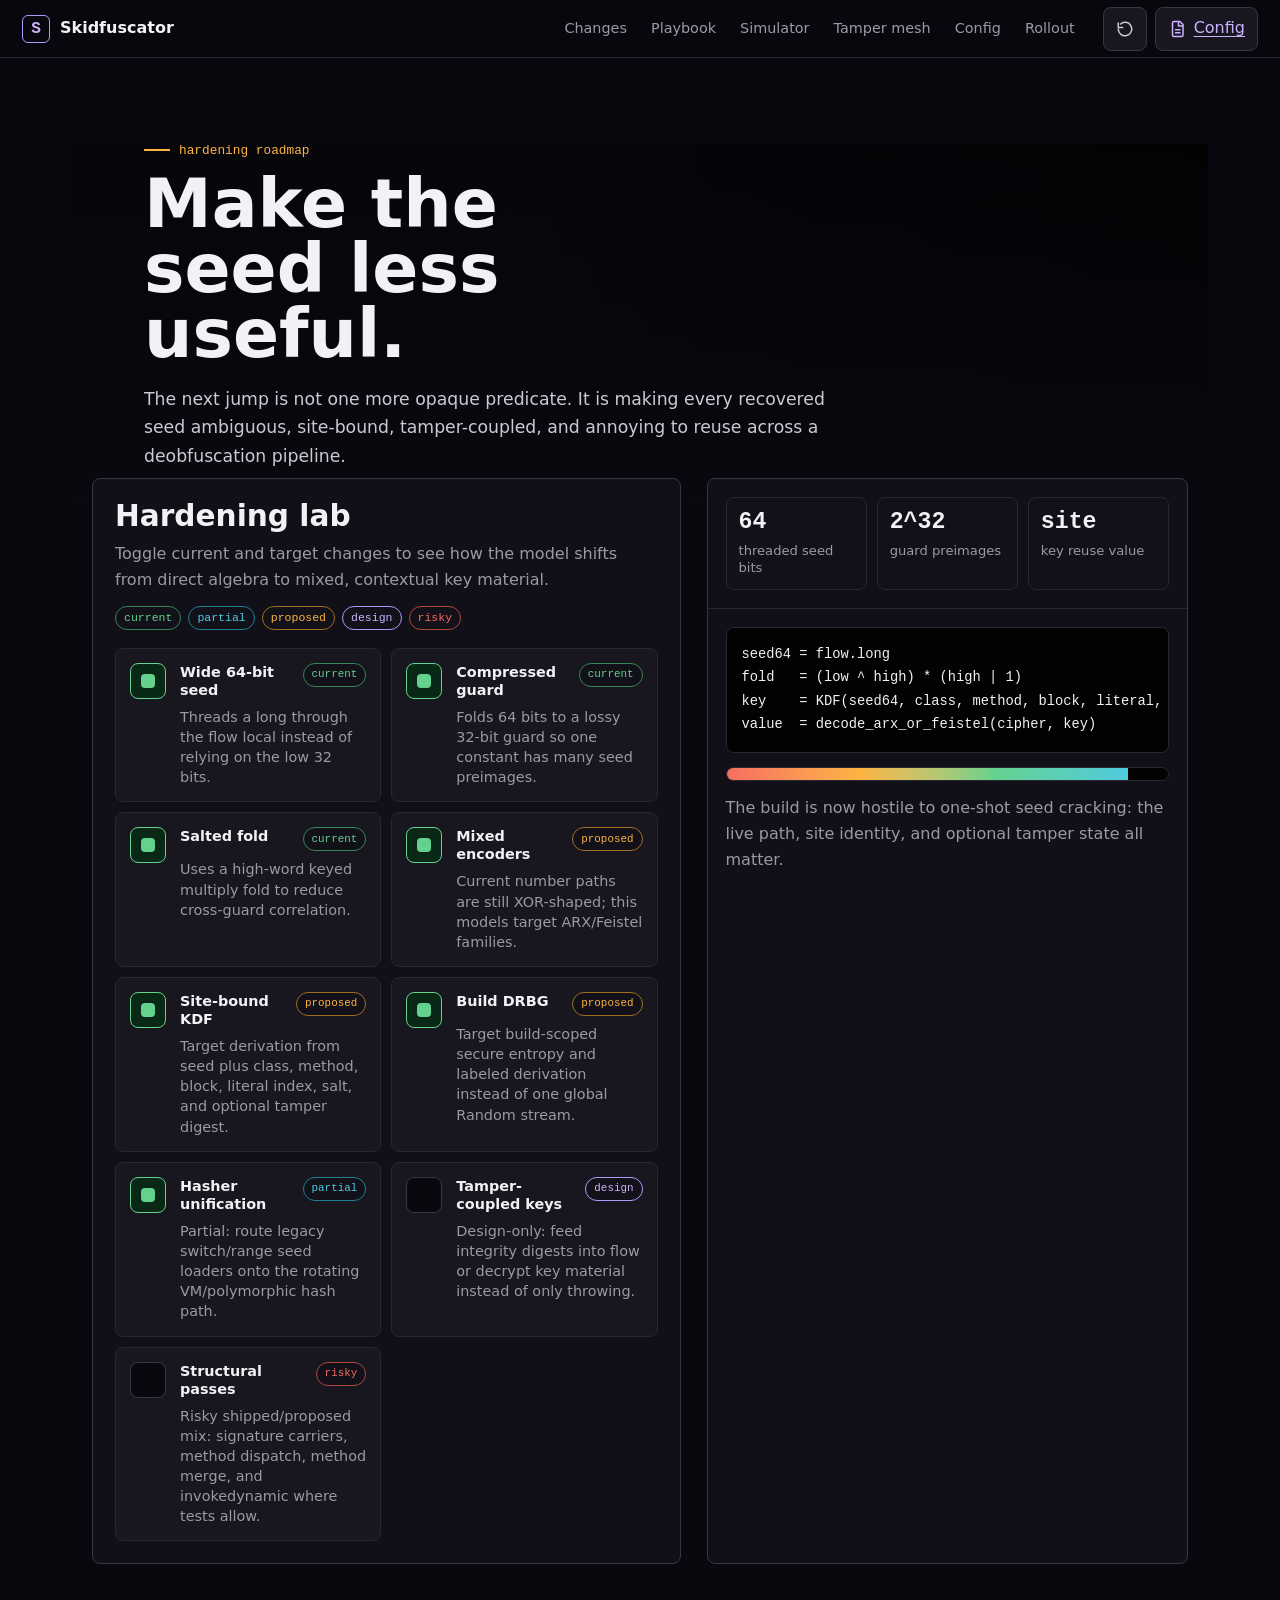
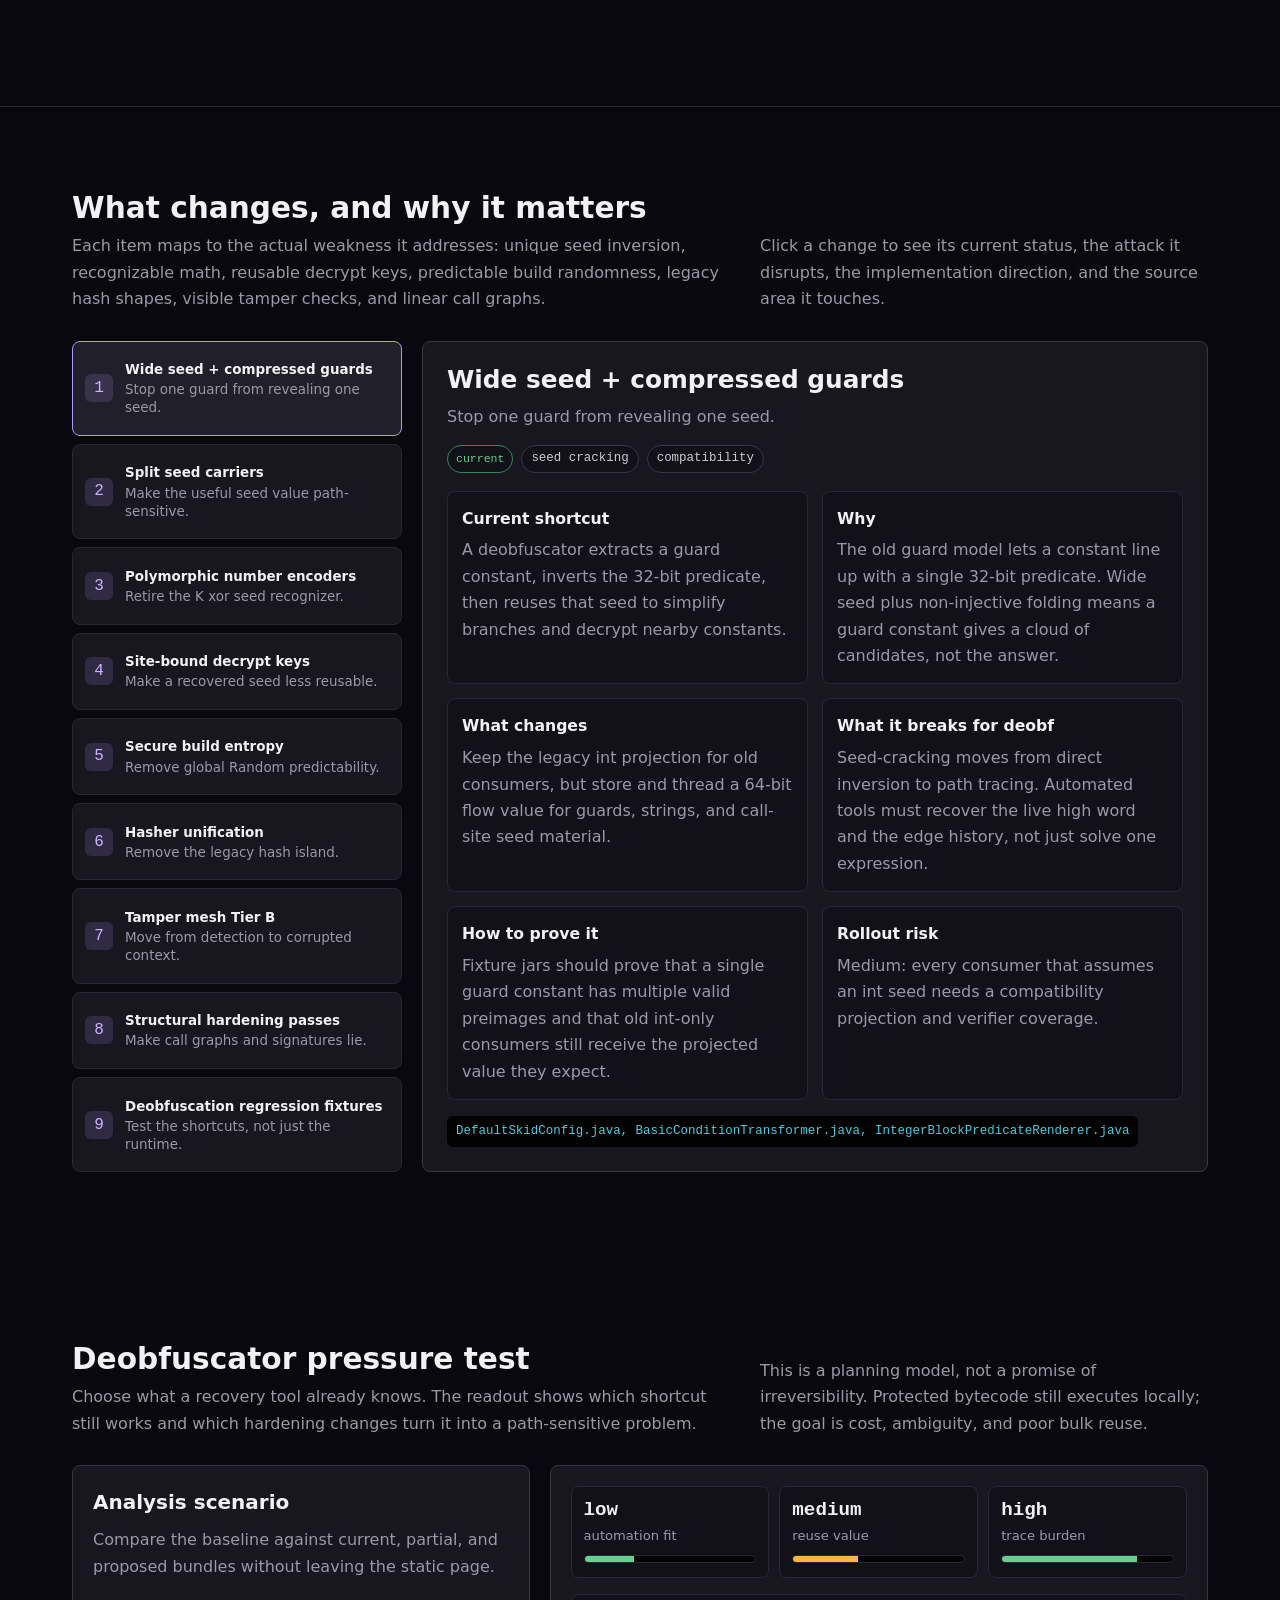
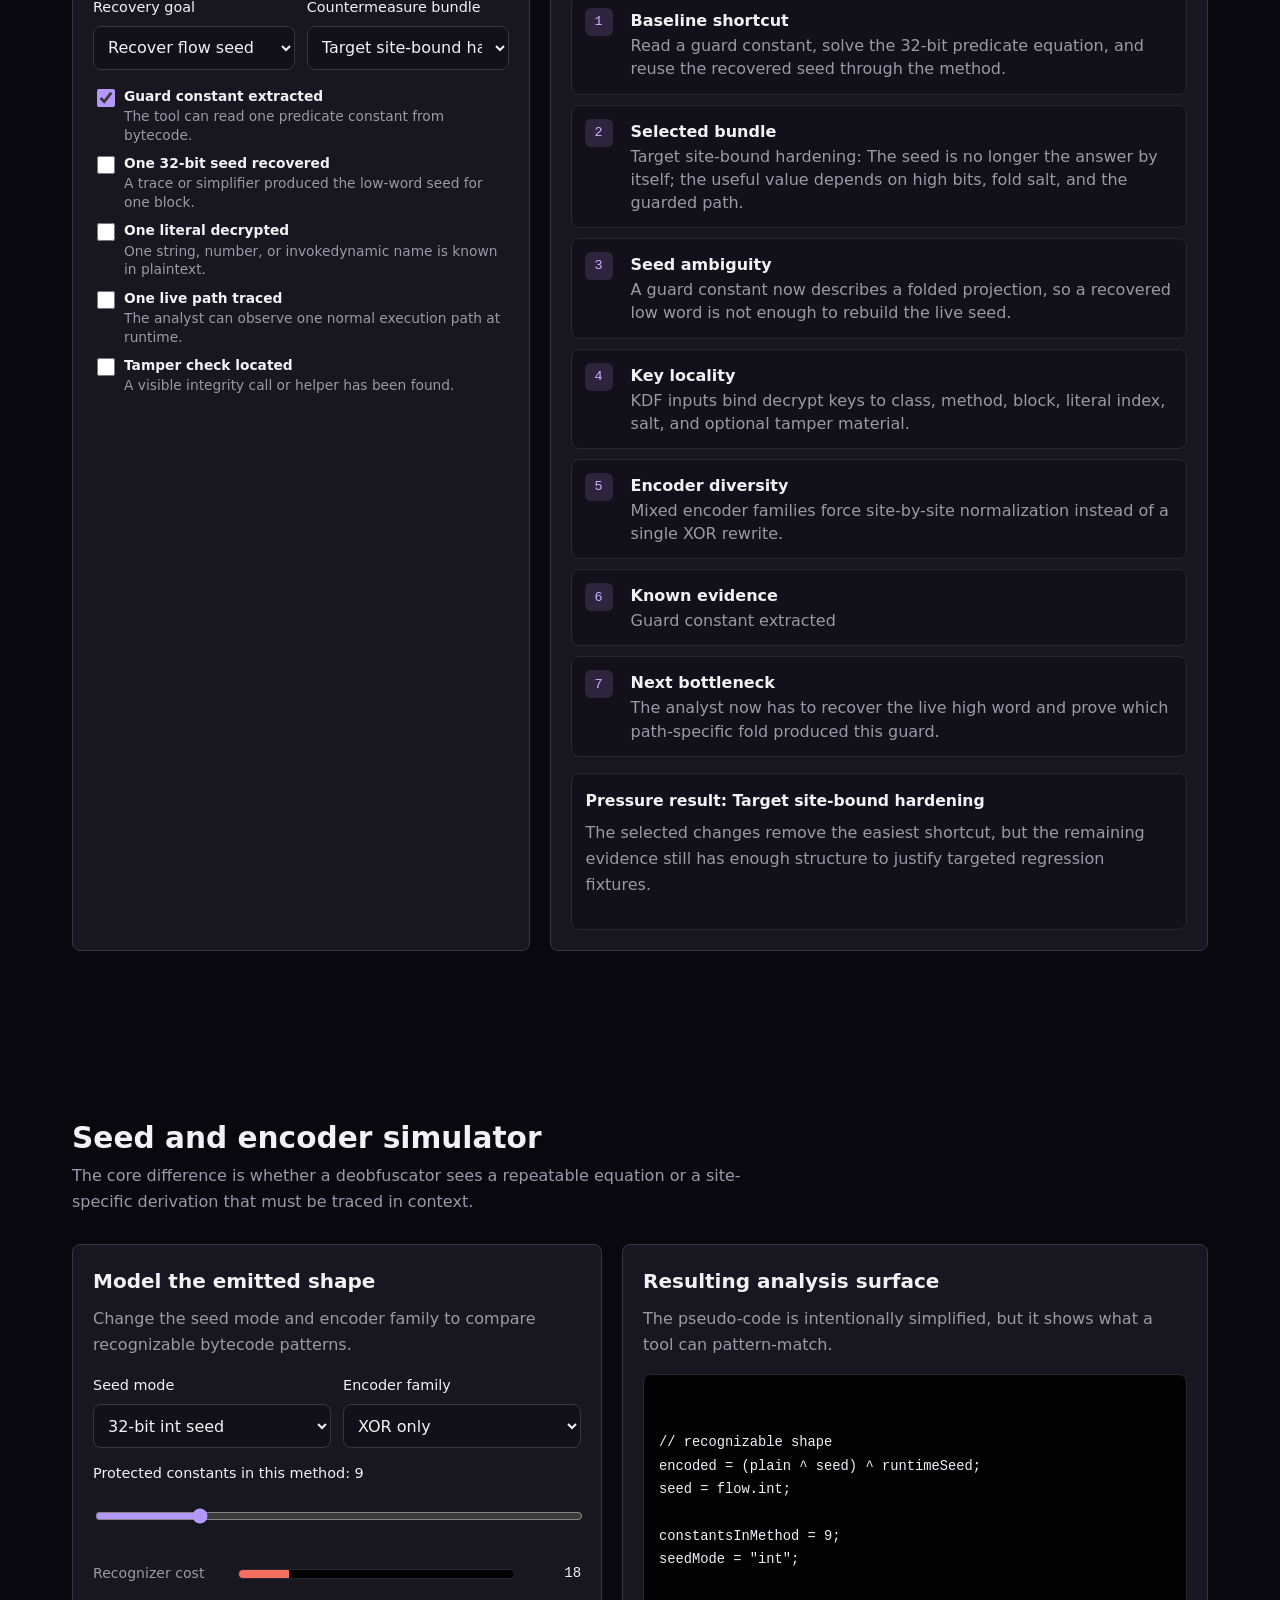
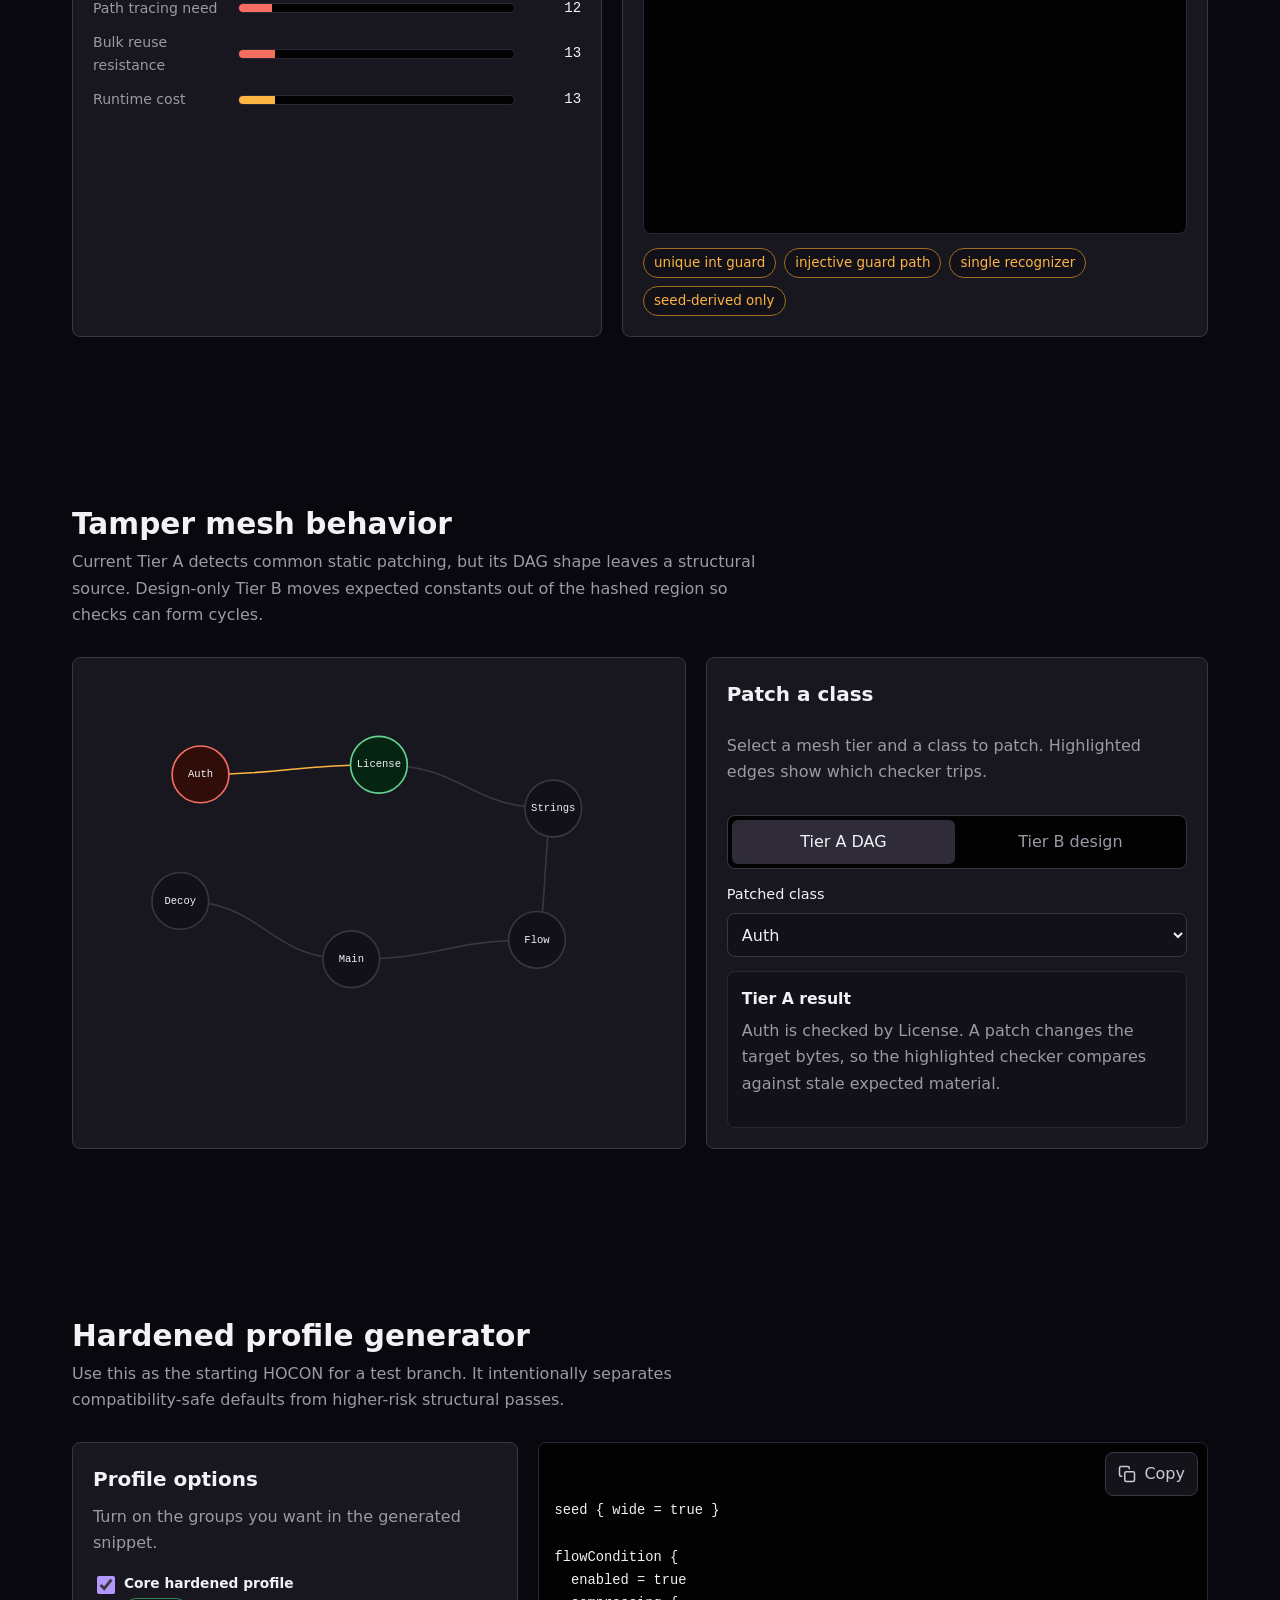
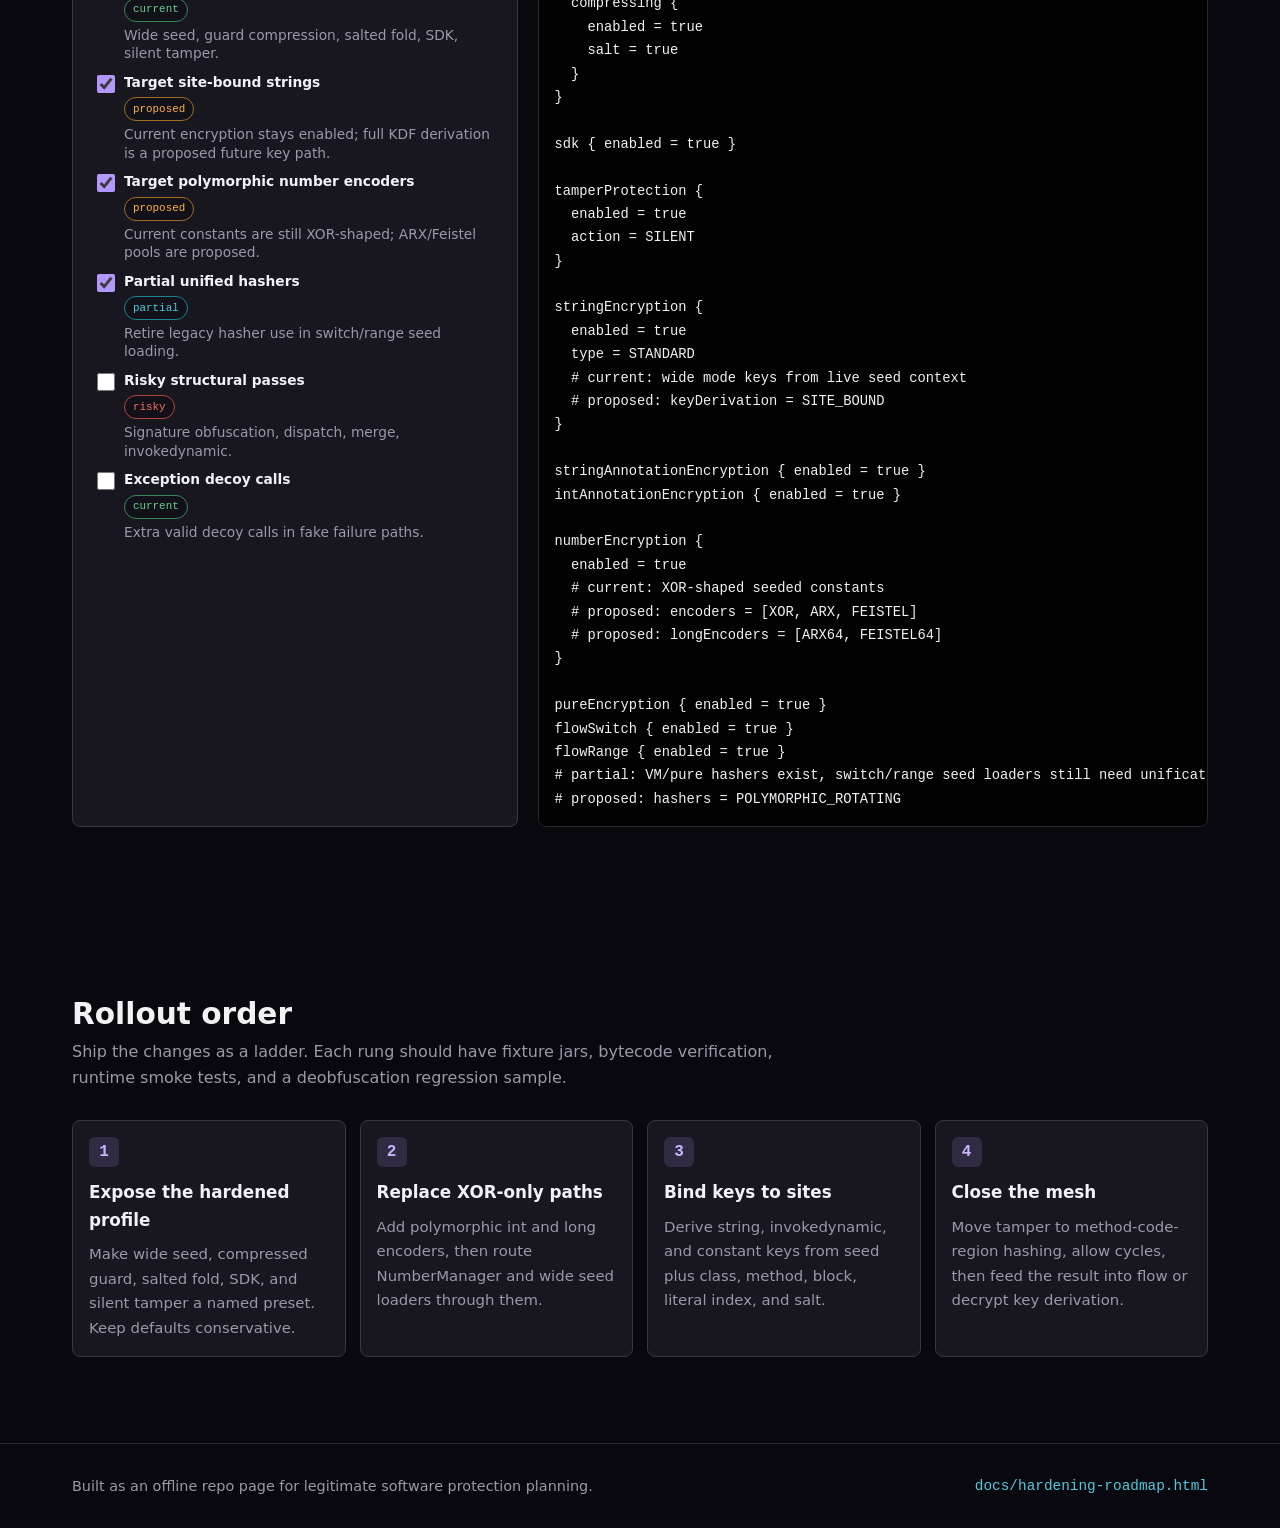
==== commit cd96a65a: "Enable stronger defaults: add polymorphic encoders and site-bound KDF Promote hardening features to " ====
--- a/docs/hardening-roadmap.html
+++ b/docs/hardening-roadmap.html
@@ -112,7 +112,7 @@
     border: 1px solid var(--line);
     background: var(--surface);
     border-radius: 8px;
-    min-height: 38px;
+    min-height: 44px;
     display: inline-flex;
     align-items: center;
     justify-content: center;
@@ -121,7 +121,7 @@
     cursor: pointer;
     transition: background .18s var(--ease), border-color .18s var(--ease), transform .18s var(--ease);
   }
-  .icon-button { width: 40px; padding: 0; }
+  .icon-button { width: 44px; padding: 0; }
   .icon-button:hover,
   .copy-button:hover { background: var(--surface-2); border-color: var(--accent); transform: translateY(-1px); }
   .icon {
@@ -134,7 +134,7 @@
     stroke-linejoin: round;
   }
 
-  main { overflow: hidden; }
+  main { overflow: visible; }
   .hero {
     min-height: calc(100vh - 58px);
     display: grid;
@@ -219,6 +219,14 @@
     border-radius: var(--r);
   }
   .lab-panel { padding: 22px; }
+  .lab > *,
+  .change-board > *,
+  .playbook-layout > *,
+  .sim-grid > *,
+  .mesh-layout > *,
+  .config-layout > * {
+    min-width: 0;
+  }
   .lab-heading {
     display: flex;
     align-items: start;
@@ -242,6 +250,7 @@
     max-width: 70ch;
     text-wrap: pretty;
   }
+  .lab-reset { display: none; flex: 0 0 auto; }
   .control-grid {
     display: grid;
     grid-template-columns: repeat(2, minmax(0, 1fr));
@@ -285,6 +294,20 @@
     background: oklch(0.25 0.05 154);
   }
   .control input:checked::before { transform: scale(1); }
+  .control:has(input:disabled) {
+    cursor: not-allowed;
+    opacity: .54;
+  }
+  .control-body {
+    display: grid;
+    gap: 4px;
+  }
+  .control-title {
+    display: flex;
+    align-items: start;
+    justify-content: space-between;
+    gap: 8px;
+  }
   .control strong {
     display: block;
     color: var(--ink);
@@ -298,6 +321,48 @@
     font-size: .9rem;
     line-height: 1.4;
   }
+  .control .control-body {
+    display: grid;
+    gap: 4px;
+    margin-top: 0;
+  }
+  .control .control-title {
+    display: flex;
+    align-items: start;
+    justify-content: space-between;
+    gap: 8px;
+    margin-top: 0;
+  }
+  .control .status {
+    display: inline-flex;
+    flex: 0 0 auto;
+    margin-top: 0;
+    font-size: .68rem;
+    line-height: 1.2;
+  }
+  .status-legend {
+    display: flex;
+    flex-wrap: wrap;
+    gap: 7px;
+    margin: 12px 0 0;
+  }
+  .status {
+    display: inline-flex;
+    align-items: center;
+    min-height: 24px;
+    padding: 0 8px;
+    border: 1px solid var(--line);
+    border-radius: 999px;
+    background: var(--bg-2);
+    color: var(--text);
+    font: .72rem/1.2 var(--mono);
+    white-space: nowrap;
+  }
+  .status.shipped { color: var(--green); border-color: oklch(0.56 0.11 154); }
+  .status.partial { color: var(--cyan); border-color: oklch(0.56 0.09 210); }
+  .status.proposed { color: var(--amber); border-color: oklch(0.58 0.11 75); }
+  .status.design { color: var(--accent-hi); border-color: var(--accent); }
+  .status.risky { color: var(--red); border-color: oklch(0.54 0.14 28); }
   .readout-panel {
     padding: 0;
     display: flex;
@@ -415,6 +480,37 @@
     background: var(--surface);
     padding: 24px;
   }
+  .detail-title {
+    margin: 0;
+    color: var(--ink);
+    font-size: 1.55rem;
+    line-height: 1.15;
+    text-wrap: balance;
+  }
+  .detail-lede {
+    margin: 10px 0 0;
+    color: var(--muted);
+    max-width: 72ch;
+    text-wrap: pretty;
+  }
+  .detail-meta {
+    display: flex;
+    flex-wrap: wrap;
+    gap: 8px;
+    margin-top: 14px;
+  }
+  .tag {
+    display: inline-flex;
+    align-items: center;
+    min-height: 28px;
+    padding: 0 9px;
+    border: 1px solid var(--line);
+    border-radius: 999px;
+    color: var(--text);
+    background: var(--bg-2);
+    font: .78rem/1.2 var(--mono);
+  }
+  .tag.status { min-height: 28px; }
   .detail-grid {
     display: grid;
     grid-template-columns: repeat(2, minmax(0, 1fr));
@@ -441,12 +537,109 @@
     overflow-wrap: anywhere;
   }
 
+  .playbook-layout {
+    display: grid;
+    grid-template-columns: minmax(300px, .82fr) minmax(0, 1.18fr);
+    gap: 20px;
+  }
+  .evidence-list {
+    display: grid;
+    gap: 9px;
+    margin-top: 16px;
+  }
+  .playbook-readout {
+    display: grid;
+    gap: 16px;
+  }
+  .pressure-top {
+    display: grid;
+    grid-template-columns: repeat(3, minmax(0, 1fr));
+    gap: 10px;
+  }
+  .pressure-card {
+    min-height: 92px;
+    border: 1px solid var(--line-soft);
+    border-radius: var(--r);
+    padding: 12px;
+    background: var(--bg-2);
+  }
+  .pressure-card b {
+    display: block;
+    color: var(--ink);
+    font-family: var(--mono);
+    font-size: 1.2rem;
+    line-height: 1.15;
+  }
+  .pressure-card span {
+    display: block;
+    color: var(--muted);
+    font-size: .82rem;
+    line-height: 1.35;
+    margin-top: 6px;
+  }
+  .mini-meter {
+    height: 8px;
+    margin-top: 10px;
+    overflow: hidden;
+    border: 1px solid var(--line-soft);
+    border-radius: 999px;
+    background: var(--black);
+  }
+  .mini-meter div {
+    height: 100%;
+    width: 50%;
+    background: var(--accent);
+    transition: width .24s var(--ease), background-color .24s var(--ease);
+  }
+  .attack-steps {
+    list-style: none;
+    counter-reset: attack;
+    display: grid;
+    gap: 10px;
+    margin: 0;
+    padding: 0;
+  }
+  .attack-steps li {
+    counter-increment: attack;
+    display: grid;
+    grid-template-columns: 34px minmax(0, 1fr);
+    gap: 12px;
+    align-items: start;
+    padding: 13px;
+    border: 1px solid var(--line-soft);
+    border-radius: var(--r);
+    background: var(--bg-2);
+  }
+  .attack-steps li::before {
+    content: counter(attack);
+    width: 28px;
+    height: 28px;
+    display: grid;
+    place-items: center;
+    border-radius: 6px;
+    color: var(--accent-hi);
+    background: var(--accent-soft);
+    font: .84rem/1 var(--mono);
+  }
+  .attack-steps strong {
+    display: block;
+    color: var(--ink);
+    line-height: 1.25;
+  }
+  .attack-steps span {
+    display: block;
+    color: var(--muted);
+    margin-top: 3px;
+    line-height: 1.45;
+  }
+
   .sim-grid {
     display: grid;
     grid-template-columns: minmax(0, .95fr) minmax(0, 1.05fr);
     gap: 20px;
   }
   .tool-surface {
+    min-width: 0;
     border: 1px solid var(--line);
     border-radius: var(--r);
     background: var(--surface);
@@ -475,14 +668,17 @@
     width: 100%;
   }
   select {
-    min-height: 40px;
+    min-height: 44px;
     color: var(--ink);
     background: var(--bg-2);
     border: 1px solid var(--line);
     border-radius: var(--r);
     padding: 0 10px;
   }
-  input[type="range"] { accent-color: var(--accent); }
+  input[type="range"] {
+    min-height: 44px;
+    accent-color: var(--accent);
+  }
   .bars { display: grid; gap: 11px; margin-top: 16px; }
   .bar-row {
     display: grid;
@@ -540,6 +736,7 @@
     display: block;
   }
   .mesh-node { cursor: pointer; }
+  .mesh-node:focus-visible circle { stroke: var(--amber); }
   .mesh-node circle {
     fill: var(--bg-2);
     stroke: var(--line);
@@ -577,7 +774,7 @@
     padding: 4px;
   }
   .segmented button {
-    min-height: 38px;
+    min-height: 44px;
     border: 0;
     border-radius: 6px;
     background: transparent;
@@ -610,8 +807,14 @@
   }
   .small-check strong { display: block; color: var(--ink); line-height: 1.25; }
   .small-check span { display: block; color: var(--muted); font-size: .86rem; line-height: 1.35; margin-top: 2px; }
+  .small-check .status {
+    display: inline-flex;
+    margin: 6px 0 2px;
+    font-size: .68rem;
+  }
   .codebox {
     position: relative;
+    min-width: 0;
   }
   .codebox .copy-button {
     position: absolute;
@@ -620,6 +823,7 @@
     background: oklch(0.20 0.014 var(--h) / .94);
   }
   .codebox pre { padding-top: 56px; min-height: 460px; }
+  pre { max-width: 100%; }
 
   .rollout-grid {
     display: grid;
@@ -666,11 +870,20 @@
     h1 { font-size: 3.55rem; }
     .lab,
     .change-board,
+    .playbook-layout,
     .sim-grid,
     .mesh-layout,
     .config-layout { grid-template-columns: 1fr; }
     .rollout-grid { grid-template-columns: repeat(2, minmax(0, 1fr)); }
-    .topbar nav { display: none; }
+    .topbar nav {
+      flex: 1 1 auto;
+      min-width: 0;
+      overflow-x: auto;
+      margin-left: 8px;
+      scrollbar-width: none;
+    }
+    .topbar nav::-webkit-scrollbar { display: none; }
+    .topbar nav a { white-space: nowrap; }
   }
   @media (max-width: 680px) {
     .topbar { padding: 0 14px; }
@@ -682,8 +895,10 @@
     .lab { width: calc(100% - 28px); margin-bottom: 30px; }
     .lab-heading,
     .section-heading { display: block; }
+    .lab-reset { display: inline-flex; margin-top: 14px; }
     .control-grid,
     .readout-top,
+    .pressure-top,
     .detail-grid,
     .field-row,
     .rollout-grid { grid-template-columns: 1fr; }
@@ -711,13 +926,14 @@
     </a>
     <nav aria-label="Page sections">
       <a href="#changes">Changes</a>
+      <a href="#playbook">Playbook</a>
       <a href="#simulator">Simulator</a>
       <a href="#mesh">Tamper mesh</a>
       <a href="#config">Config</a>
       <a href="#rollout">Rollout</a>
     </nav>
     <div class="top-actions">
-      <button class="icon-button" id="resetLab" title="Reset hardening lab" aria-label="Reset hardening lab">
+      <button class="icon-button" id="resetLab" data-reset-lab type="button" title="Reset hardening lab" aria-label="Reset hardening lab">
         <svg class="icon" viewBox="0 0 24 24" aria-hidden="true"><path d="M3 12a9 9 0 1 0 3-6.7"/><path d="M3 4v6h6"/></svg>
       </button>
       <a class="copy-button" href="#config">
@@ -747,7 +963,17 @@
           <div class="lab-heading">
             <div>
               <h2>Hardening lab</h2>
-              <p>Toggle the proposed changes and watch the model shift from direct algebra to mixed, contextual key material.</p>
+              <p>Toggle current and target changes to see how the model shifts from direct algebra to mixed, contextual key material.</p>
+              <div class="status-legend" aria-label="Implementation status legend">
+                <span class="status shipped">current</span>
+                <span class="status partial">partial</span>
+                <span class="status proposed">proposed</span>
+                <span class="status design">design</span>
+                <span class="status risky">risky</span>
+              </div>
+              <button class="icon-button lab-reset" data-reset-lab type="button" title="Reset hardening lab" aria-label="Reset hardening lab">
+                <svg class="icon" viewBox="0 0 24 24" aria-hidden="true"><path d="M3 12a9 9 0 1 0 3-6.7"/><path d="M3 4v6h6"/></svg>
+              </button>
             </div>
           </div>
           <div class="control-grid" id="hardeningControls"></div>
@@ -786,11 +1012,75 @@
             <h2>What changes, and why it matters</h2>
             <p>Each item maps to the actual weakness it addresses: unique seed inversion, recognizable math, reusable decrypt keys, predictable build randomness, legacy hash shapes, visible tamper checks, and linear call graphs.</p>
           </div>
-          <p class="small">Click a change to see the attack it disrupts, the implementation direction, and the source area it touches.</p>
+          <p class="small">Click a change to see its current status, the attack it disrupts, the implementation direction, and the source area it touches.</p>
         </div>
         <div class="change-board">
           <div class="change-list" id="changeList" role="tablist" aria-label="Hardening changes"></div>
           <article class="change-detail" id="changeDetail" tabindex="0"></article>
+        </div>
+      </div>
+    </section>
+
+    <section id="playbook">
+      <div class="section-inner">
+        <div class="section-heading">
+          <div>
+            <h2>Deobfuscator pressure test</h2>
+            <p>Choose what a recovery tool already knows. The readout shows which shortcut still works and which hardening changes turn it into a path-sensitive problem.</p>
+          </div>
+          <p class="small">This is a planning model, not a promise of irreversibility. Protected bytecode still executes locally; the goal is cost, ambiguity, and poor bulk reuse.</p>
+        </div>
+        <div class="playbook-layout">
+          <article class="tool-surface">
+            <h3>Analysis scenario</h3>
+            <p>Compare the baseline against current, partial, and proposed bundles without leaving the static page.</p>
+            <div class="field-row">
+              <div class="field">
+                <label for="attackObjective">Recovery goal</label>
+                <select id="attackObjective">
+                  <option value="seed">Recover flow seed</option>
+                  <option value="strings">Bulk decrypt strings</option>
+                  <option value="numbers">Normalize constants</option>
+                  <option value="tamper">Patch integrity checks</option>
+                  <option value="calls">Rebuild call graph</option>
+                </select>
+              </div>
+              <div class="field">
+                <label for="defenseProfile">Countermeasure bundle</label>
+                <select id="defenseProfile">
+                  <option value="legacy">Legacy-style baseline</option>
+                  <option value="compat">Current compatibility hardening</option>
+                  <option value="hardened" selected>Target site-bound hardening</option>
+                  <option value="mesh">Design Tier B structural mesh</option>
+                </select>
+              </div>
+            </div>
+            <div class="evidence-list" id="evidenceChecks" aria-label="Recovered evidence"></div>
+          </article>
+          <article class="tool-surface playbook-readout" aria-live="polite">
+            <div class="pressure-top">
+              <div class="pressure-card">
+                <b id="automationFit">high</b>
+                <span>automation fit</span>
+                <div class="mini-meter" aria-hidden="true"><div id="automationMeter"></div></div>
+              </div>
+              <div class="pressure-card">
+                <b id="reuseValue">high</b>
+                <span>reuse value</span>
+                <div class="mini-meter" aria-hidden="true"><div id="reuseMeter"></div></div>
+              </div>
+              <div class="pressure-card">
+                <b id="traceBurden">low</b>
+                <span>trace burden</span>
+                <div class="mini-meter" aria-hidden="true"><div id="traceMeter"></div></div>
+              </div>
+            </div>
+            <ol class="attack-steps" id="attackSteps"></ol>
+            <div class="fact">
+              <h4 id="pressureTitle">What changed</h4>
+              <p id="pressureNote"></p>
+            </div>
+          </article>
         </div>
       </div>
     </section>
@@ -820,9 +1110,9 @@
                 <label for="encoderMode">Encoder family</label>
                 <select id="encoderMode">
                   <option value="xor">XOR only</option>
-                  <option value="arx">ARX expression pool</option>
-                  <option value="feistel">Small Feistel network</option>
-                  <option value="kdf">Site-bound KDF</option>
+                  <option value="arx">Proposed ARX pool</option>
+                  <option value="feistel">Proposed Feistel network</option>
+                  <option value="kdf">Target site-bound KDF</option>
                 </select>
               </div>
             </div>
@@ -847,7 +1137,7 @@
         <div class="section-heading">
           <div>
             <h2>Tamper mesh behavior</h2>
-            <p>Tier A detects common static patching, but its DAG shape leaves a structural source. Tier B moves expected constants out of the hashed region so checks can form cycles.</p>
+            <p>Current Tier A detects common static patching, but its DAG shape leaves a structural source. Design-only Tier B moves expected constants out of the hashed region so checks can form cycles.</p>
           </div>
         </div>
         <div class="mesh-layout">
@@ -858,8 +1148,8 @@
             <h3>Patch a class</h3>
             <p>Select a mesh tier and a class to patch. Highlighted edges show which checker trips.</p>
             <div class="segmented" role="group" aria-label="Tamper tier">
-              <button id="tierA" class="active" type="button">Tier A DAG</button>
-              <button id="tierB" type="button">Tier B cyclic</button>
+              <button id="tierA" class="active" type="button" aria-pressed="true">Tier A DAG</button>
+              <button id="tierB" type="button" aria-pressed="false">Tier B design</button>
             </div>
             <div class="field">
               <label for="patchedClass">Patched class</label>
@@ -898,7 +1188,7 @@
           <article class="codebox">
             <button class="copy-button" id="copyConfig" type="button">
               <svg class="icon" viewBox="0 0 24 24" aria-hidden="true"><rect x="9" y="9" width="13" height="13" rx="2"/><path d="M5 15H4a2 2 0 0 1-2-2V4a2 2 0 0 1 2-2h9a2 2 0 0 1 2 2v1"/></svg>
-              Copy
+              <span id="copyConfigLabel">Copy</span>
             </button>
             <pre id="configOutput"></pre>
           </article>
@@ -952,16 +1242,28 @@
 "use strict";
 
 const hardeningControls = [
-  ["wide", "Wide 64-bit seed", "Threads a long through the flow local instead of relying on the low 32 bits."],
-  ["compress", "Compressed guard", "Folds 64 bits to a lossy 32-bit guard so one constant has many seed preimages."],
-  ["salt", "Salted fold", "Uses a high-word keyed multiply fold to reduce cross-guard correlation."],
-  ["mixed", "Mixed encoders", "Replaces the recognizable XOR-only equation with polymorphic int and long expressions."],
-  ["kdf", "Site-bound KDF", "Derives decrypt keys from seed plus class, method, block, literal index, and salt."],
-  ["drbg", "Build DRBG", "Uses build-scoped secure entropy and labeled derivation instead of one global Random stream."],
-  ["hash", "Hasher unification", "Moves legacy switch/range seed loaders onto the rotating VM/polymorphic hash path."],
-  ["tamper", "Tamper-coupled keys", "Feeds integrity checks into flow or decrypt key material instead of only throwing."],
-  ["struct", "Structural passes", "Adds signature carriers, method dispatch, method merge, and invokedynamic where tests allow."]
+  ["wide", "Wide 64-bit seed", "Threads a long through the flow local instead of relying on the low 32 bits.", "current"],
+  ["compress", "Compressed guard", "Folds 64 bits to a lossy 32-bit guard so one constant has many seed preimages.", "current"],
+  ["salt", "Salted fold", "Uses a high-word keyed multiply fold to reduce cross-guard correlation.", "current"],
+  ["mixed", "Mixed encoders", "Current number paths are still XOR-shaped; this models target ARX/Feistel families.", "proposed"],
+  ["kdf", "Site-bound KDF", "Target derivation from seed plus class, method, block, literal index, salt, and optional tamper digest.", "proposed"],
+  ["drbg", "Build DRBG", "Target build-scoped secure entropy and labeled derivation instead of one global Random stream.", "proposed"],
+  ["hash", "Hasher unification", "Partial: route legacy switch/range seed loaders onto the rotating VM/polymorphic hash path.", "partial"],
+  ["tamper", "Tamper-coupled keys", "Design-only: feed integrity digests into flow or decrypt key material instead of only throwing.", "design"],
+  ["struct", "Structural passes", "Risky shipped/proposed mix: signature carriers, method dispatch, method merge, and invokedynamic where tests allow.", "risky"]
 ];
+
+const statusClassMap = {
+  current: "shipped",
+  partial: "partial",
+  proposed: "proposed",
+  design: "design",
+  risky: "risky"
+};
+
+function statusBadge(status) {
+  return `<span class="status ${statusClassMap[status] || ""}">${status}</span>`;
+}
 
 const defaultState = {
   wide: true,
@@ -980,92 +1282,159 @@
     id: "wide",
     label: "Wide seed + compressed guards",
     short: "Stop one guard from revealing one seed.",
+    status: "current",
+    tags: ["seed cracking", "compatibility"],
+    attack: "A deobfuscator extracts a guard constant, inverts the 32-bit predicate, then reuses that seed to simplify branches and decrypt nearby constants.",
     why: "The old guard model lets a constant line up with a single 32-bit predicate. Wide seed plus non-injective folding means a guard constant gives a cloud of candidates, not the answer.",
     changes: "Keep the legacy int projection for old consumers, but store and thread a 64-bit flow value for guards, strings, and call-site seed material.",
     impact: "Seed-cracking moves from direct inversion to path tracing. Automated tools must recover the live high word and the edge history, not just solve one expression.",
+    verification: "Fixture jars should prove that a single guard constant has multiple valid preimages and that old int-only consumers still receive the projected value they expect.",
+    risk: "Medium: every consumer that assumes an int seed needs a compatibility projection and verifier coverage.",
     path: "DefaultSkidConfig.java, BasicConditionTransformer.java, IntegerBlockPredicateRenderer.java"
+  },
+  {
+    id: "carrier",
+    label: "Split seed carriers",
+    short: "Make the useful seed value path-sensitive.",
+    status: "proposed",
+    tags: ["seed cracking", "control flow"],
+    attack: "A tool names the seed local, tracks a straight-line def-use chain, and treats every predicate in the method as sharing the same recovered value.",
+    why: "A wider seed is still weak if the full value sits in one obvious local. Splitting the carrier makes the analyzer reconstruct merge points and edge history before the seed is useful.",
+    changes: "Thread low bits, high bits, fold salt, and block-local context through different locals or stack shapes, then recombine only at guarded use sites.",
+    impact: "Seed recovery becomes path-sensitive. A deobfuscator must model SSA merges and opaque branch history instead of lifting one local.",
+    verification: "Add fixture methods with joins, loops, and exception edges, then assert the protected jar still runs while a seed-only extractor no longer gets a reusable full seed.",
+    risk: "Medium to high: liveness, max stack, and verifier-sensitive frames need targeted bytecode tests.",
+    path: "BasicConditionTransformer.java, IntegerBlockOpaquePredicate.java, IntegerBlockPredicateRenderer.java"
   },
   {
     id: "mixed",
     label: "Polymorphic number encoders",
     short: "Retire the K xor seed recognizer.",
+    status: "proposed",
+    tags: ["constant deobf", "algebra"],
+    attack: "A recognizer searches for K xor seed patterns, folds the expression, then bulk-normalizes protected ints and longs.",
     why: "NumberManager currently routes most constants through XOR. That is easy to fingerprint and easy to simplify once the seed is known.",
     changes: "Add int and long encoder families: ARX chains, rotate/multiply/xor templates, small Feistel rounds, and per-site expression pools.",
     impact: "A deobfuscator cannot rely on one algebraic rewrite. It has to normalize several shapes and prove equivalence site by site.",
+    verification: "Generate constants through every encoder family, execute the output, and run a negative fixture that proves the old XOR-only recognizer misses the mixed profile.",
+    risk: "Medium: expression size and runtime cost must be capped so small methods do not balloon.",
     path: "NumberManager.java, XorNumberTransformer.java, RandomShiftNumberTransformer.java"
   },
   {
     id: "kdf",
     label: "Site-bound decrypt keys",
     short: "Make a recovered seed less reusable.",
+    status: "proposed",
+    tags: ["string deobf", "key reuse"],
+    attack: "After one trace reveals a seed or decrypt key, a bulk extractor replays the same material across strings, invokedynamic names, annotations, or constants.",
     why: "If string and invokedynamic names key directly from the live seed, tracing one block leaks too much value.",
-    changes: "Derive keys with seed64, class id, method id, block id, literal index, salt, and optional tamper digest.",
+    changes: "Target state: derive keys with seed64, class id, method id, block id, literal index, salt, and optional tamper digest. Current wide string paths are still closer to seed-keyed decryptors than full site-bound KDF.",
     impact: "One recovered key unlocks one site. Bulk literal extraction now needs control-flow context and site metadata.",
+    verification: "Use paired literals with the same plaintext and nearby control flow, then assert their derived keys differ and a recovered key from one site cannot decrypt the other.",
+    risk: "Medium: deterministic builds need an explicit secret seed story, and runtime decryptors must stay small enough for hot paths.",
     path: "AbstractEncryptionGeneratorV3.java, Base64PaddedV3EncryptionGenerator.java, InvokeDynamicMethodTransformer.java"
   },
   {
     id: "drbg",
     label: "Secure build entropy",
     short: "Remove global Random predictability.",
+    status: "proposed",
+    tags: ["build variance", "diffing"],
+    attack: "An analyst compares two protected builds and follows global Random sequencing to correlate pads, names, predicates, and helper shapes.",
     why: "A single java.util.Random stream is convenient, but it makes output families easier to diff and can leak sequencing patterns across names, pads, and predicates.",
-    changes: "Create a build seed from SecureRandom, then derive labeled per-class, method, block, literal, and transformer values.",
+    changes: "Target state: create a build seed from SecureRandom, then derive labeled per-class, method, block, literal, and transformer values. Current output still depends on global RandomUtil call order.",
     impact: "Builds stay diverse without relying on global call order. Optional reproducible builds can use an explicit secret seed.",
+    verification: "Protect the same input twice, confirm labeled values diverge by default, then repeat with an explicit secret seed and confirm the output is reproducible.",
+    risk: "Low to medium: mostly policy and reproducibility, but transformer call-order assumptions need cleanup.",
     path: "RandomUtil.java, IntegerMethodOpaquePredicate.java, IntegerBlockOpaquePredicate.java"
   },
   {
     id: "hash",
     label: "Hasher unification",
     short: "Remove the legacy hash island.",
+    status: "partial",
+    tags: ["fingerprints", "seed loaders"],
+    attack: "A deobfuscator recognizes the legacy generated hasher in switch/range paths, lifts that helper, and applies the same inverse across seeded branches.",
     why: "Some switch and range paths still use the legacy generated hasher while condition hashing uses the VM/pinned path.",
     changes: "Route randomHasher and seed-loader hash calls through the same rotating polymorphic hasher pool, with wide folding where applicable.",
     impact: "The output has fewer stable fingerprints. Reversing one helper stops teaching the analyst every seeded branch.",
+    verification: "Build fixtures for switch, range, and basic condition paths, then assert they no longer emit a separate legacy hash family when the hardened profile is enabled.",
+    risk: "Medium: switch/range correctness and collision behavior need focused fixtures.",
     path: "NumberManager.java, SwitchSeedLoaderRenderer.java, VmHashTransformer.java"
   },
   {
     id: "tamper",
     label: "Tamper mesh Tier B",
     short: "Move from detection to corrupted context.",
-    why: "Tier A whole-file checks are useful, but the check call is visible and a DAG always has a source nobody checks.",
+    status: "design",
+    tags: ["patching", "runtime coupling"],
+    attack: "A patcher deletes visible verification calls or edits a protected class while leaving a DAG source class untouched.",
+    why: "Current Tier A whole-file checks are useful, but the check call is visible and a DAG always has a source nobody checks.",
     changes: "Hash designated method Code regions, store expected constants outside hashed regions, allow cycles, then mix tamper result into seed or KDF material.",
     impact: "Patchers must understand the mesh and preserve behavior, not just delete a visible verification call.",
+    verification: "Patch each fixture class one at a time and assert the app either reports tamper or silently derives wrong downstream context according to the selected action.",
+    risk: "High: expected constants, cycle construction, and runtime error behavior need integration tests on real applications.",
     path: "TAMPER_PROTECTION_DESIGN.md, TamperJarDumper.java, sdk/Tamper.java"
   },
   {
     id: "struct",
     label: "Structural hardening passes",
     short: "Make call graphs and signatures lie.",
+    status: "risky",
+    tags: ["call graph", "metadata"],
+    attack: "A static tool recovers meaningful method boundaries, descriptors, and direct call edges after constants and strings are handled.",
     why: "Even strong constant protection leaves readable method boundaries if calls and descriptors stay ordinary.",
     changes: "Use signature carriers, method dispatch, method merge, and invokedynamic callsites on test-backed releases.",
     impact: "Static call graph recovery becomes probabilistic and path-sensitive. The cost shifts from naming symbols to reconstructing dispatch semantics.",
+    verification: "Run verifier-heavy fixtures, reflection-sensitive examples, and stack-map tests before enabling these passes in a broad profile.",
+    risk: "High: descriptors, reflection, bridge methods, and verifier frames can break legitimate code if applied too broadly.",
     path: "SignatureObfuscationTransformer.java, MethodDispatchTransformer.java, MethodMergeTransformer.java"
+  },
+  {
+    id: "regression",
+    label: "Deobfuscation regression fixtures",
+    short: "Test the shortcuts, not just the runtime.",
+    status: "proposed",
+    tags: ["verification", "release gate"],
+    attack: "A hardening change ships because the protected jar runs, while the same seed extractor or string scraper still succeeds on the emitted bytecode.",
+    why: "Hardening work is only meaningful if the old recovery scripts stop being reusable. Runtime smoke tests prove compatibility, not resistance.",
+    changes: "Keep fixture jars for seed inversion, XOR recognizers, string extraction, tamper deletion, and call-graph recovery, then run them as negative tests for hardened profiles.",
+    impact: "The release gate catches regressions where bytecode still has the same stable deobfuscation signature even though the feature name changed.",
+    verification: "Store the expected failure mode for each deobfuscation shortcut and update it deliberately when the threat model changes.",
+    risk: "Low: this is mostly test plumbing, but fixtures must stay small and legally clean.",
+    path: "dev.skidfuscator.obfuscator/src/test, docs/hardening-roadmap.html, future deobf fixtures"
   }
 ];
 
 const profileOptions = [
-  ["safe", "Core hardened profile", "Wide seed, guard compression, salted fold, SDK, silent tamper.", true],
-  ["strings", "Site-bound strings", "KDF-derived string and annotation keys once implemented.", true],
-  ["numbers", "Polymorphic number encoders", "Route int and long constants through mixed encoder families.", true],
-  ["hashers", "Unified hashers", "Retire legacy hasher use in switch/range seed loading.", true],
-  ["structural", "Risky structural passes", "Signature obfuscation, dispatch, merge, invokedynamic.", false],
-  ["decoys", "Exception decoy calls", "Extra valid decoy calls in fake failure paths.", false]
+  ["safe", "Core hardened profile", "Wide seed, guard compression, salted fold, SDK, silent tamper.", true, "current"],
+  ["strings", "Target site-bound strings", "Current encryption stays enabled; full KDF derivation is a proposed future key path.", true, "proposed"],
+  ["numbers", "Target polymorphic number encoders", "Current constants are still XOR-shaped; ARX/Feistel pools are proposed.", true, "proposed"],
+  ["hashers", "Partial unified hashers", "Retire legacy hasher use in switch/range seed loading.", true, "partial"],
+  ["structural", "Risky structural passes", "Signature obfuscation, dispatch, merge, invokedynamic.", false, "risky"],
+  ["decoys", "Exception decoy calls", "Extra valid decoy calls in fake failure paths.", false, "current"]
 ];
 
 const controlRoot = document.getElementById("hardeningControls");
-for (const [key, title, text] of hardeningControls) {
+for (const [key, title, text, status] of hardeningControls) {
   const label = document.createElement("label");
   label.className = "control";
-  label.innerHTML = `<input type="checkbox" data-hardening="${key}"><span><strong>${title}</strong><span>${text}</span></span>`;
+  label.innerHTML = `<input type="checkbox" data-hardening="${key}"><span class="control-body"><span class="control-title"><strong>${title}</strong>${statusBadge(status)}</span><span>${text}</span></span>`;
   const input = label.querySelector("input");
   input.checked = Boolean(defaultState[key]);
   input.addEventListener("change", updateLab);
   controlRoot.append(label);
 }
 
-document.getElementById("resetLab").addEventListener("click", () => {
+function resetLab() {
   document.querySelectorAll("[data-hardening]").forEach(input => {
     input.checked = Boolean(defaultState[input.dataset.hardening]);
   });
   updateLab();
+}
+
+document.querySelectorAll("[data-reset-lab]").forEach(button => {
+  button.addEventListener("click", resetLab);
 });
 
 function getHardeningState() {
@@ -1073,18 +1442,25 @@
   document.querySelectorAll("[data-hardening]").forEach(input => {
     state[input.dataset.hardening] = input.checked;
   });
-  if (!state.wide) {
-    state.compress = false;
-    state.salt = false;
-  }
-  if (!state.compress) state.salt = false;
   return state;
 }
 
+function syncHardeningDependencies() {
+  const wide = document.querySelector('[data-hardening="wide"]');
+  const compress = document.querySelector('[data-hardening="compress"]');
+  const salt = document.querySelector('[data-hardening="salt"]');
+  if (!wide.checked) {
+    compress.checked = false;
+    salt.checked = false;
+  }
+  if (!compress.checked) salt.checked = false;
+  compress.disabled = !wide.checked;
+  salt.disabled = !wide.checked || !compress.checked;
+}
+
 function updateLab() {
+  syncHardeningDependencies();
   const state = getHardeningState();
-  document.querySelector('[data-hardening="compress"]').disabled = !state.wide;
-  document.querySelector('[data-hardening="salt"]').disabled = !state.compress;
   const bits = state.wide ? 64 : 32;
   const preimages = state.compress ? "2^32" : "1";
   const reuse = state.kdf ? (state.tamper ? "low" : "site") : "high";
@@ -1103,8 +1479,16 @@
   document.getElementById("metricPreimages").textContent = preimages;
   document.getElementById("metricReuse").textContent = reuse;
   document.getElementById("hardeningMeter").style.width = `${score}%`;
+  const seedName = state.wide ? "seed64" : "seed32";
+  const foldExpr = state.wide
+    ? state.salt
+      ? "(low ^ high) * (high | 1)"
+      : state.compress
+        ? "low ^ high"
+        : "(int) seed64"
+    : "seed32";
   const equation = state.kdf
-    ? `seed64 = flow.long\nfold   = ${state.salt ? "(low ^ high) * (high | 1)" : state.compress ? "low ^ high" : "(int) seed64"}\nkey    = KDF(seed64, class, method, block, literal, salt${state.tamper ? ", tamperDigest" : ""})\nvalue  = ${state.mixed ? "decode_arx_or_feistel(cipher, key)" : "cipher ^ key"}`
+    ? `${seedName} = ${state.wide ? "flow.long" : "flow.int"}\nfold   = ${foldExpr}\nkey    = KDF(${seedName}, class, method, block, literal, salt${state.tamper ? ", tamperDigest" : ""})\nvalue  = ${state.mixed ? "decode_arx_or_feistel(cipher, key)" : "cipher ^ key"}`
     : `seed  = ${state.wide ? "flow.long" : "flow.int"}\nvalue = (constant ^ seed) ^ runtimeSeed\nguard = hash(${state.compress ? "fold(seed64)" : "seed"})`;
   document.getElementById("equationBox").textContent = equation;
   const note = score >= 80
@@ -1122,8 +1506,19 @@
   button.className = "change-tab";
   button.setAttribute("role", "tab");
   button.setAttribute("aria-selected", index === 0 ? "true" : "false");
+  button.setAttribute("aria-controls", "changeDetail");
+  button.id = `changeTab${index}`;
   button.innerHTML = `<i>${index + 1}</i><span><strong>${item.label}</strong><span>${item.short}</span></span>`;
   button.addEventListener("click", () => selectChange(index));
+  button.addEventListener("keydown", event => {
+    if (event.key !== "ArrowDown" && event.key !== "ArrowUp") return;
+    event.preventDefault();
+    const next = event.key === "ArrowDown"
+      ? (index + 1) % changes.length
+      : (index - 1 + changes.length) % changes.length;
+    selectChange(next);
+    document.getElementById(`changeTab${next}`).focus();
+  });
   changeList.append(button);
 });
 
@@ -1133,17 +1528,243 @@
     tab.setAttribute("aria-selected", i === index ? "true" : "false");
   });
   document.getElementById("changeDetail").innerHTML = `
-    <h3 style="margin:0;color:var(--ink);font-size:1.55rem;line-height:1.15">${item.label}</h3>
-    <p style="margin:10px 0 0;color:var(--muted);max-width:72ch">${item.short}</p>
+    <h3 class="detail-title">${item.label}</h3>
+    <p class="detail-lede">${item.short}</p>
+    <div class="detail-meta">${statusBadge(item.status)}${item.tags.map(tag => `<span class="tag">${tag}</span>`).join("")}</div>
     <div class="detail-grid">
+      <div class="fact"><h4>Current shortcut</h4><p>${item.attack}</p></div>
       <div class="fact"><h4>Why</h4><p>${item.why}</p></div>
       <div class="fact"><h4>What changes</h4><p>${item.changes}</p></div>
       <div class="fact"><h4>What it breaks for deobf</h4><p>${item.impact}</p></div>
-      <div class="fact"><h4>Rollout risk</h4><p>${item.id === "struct" || item.id === "tamper" ? "High: test against real apps and verifier-sensitive bytecode." : item.id === "drbg" ? "Low to medium: mostly output diversity and reproducibility policy." : "Medium: bytecode verification and runtime fixtures needed."}</p></div>
+      <div class="fact"><h4>How to prove it</h4><p>${item.verification}</p></div>
+      <div class="fact"><h4>Rollout risk</h4><p>${item.risk}</p></div>
     </div>
     <span class="source-path">${item.path}</span>
   `;
 }
+
+const evidenceOptions = [
+  ["guard", "Guard constant extracted", "The tool can read one predicate constant from bytecode.", true],
+  ["seed32", "One 32-bit seed recovered", "A trace or simplifier produced the low-word seed for one block.", false],
+  ["literal", "One literal decrypted", "One string, number, or invokedynamic name is known in plaintext.", false],
+  ["trace", "One live path traced", "The analyst can observe one normal execution path at runtime.", false],
+  ["tamperCall", "Tamper check located", "A visible integrity call or helper has been found.", false]
+];
+
+const profileDefs = {
+  legacy: {
+    label: "Legacy-style baseline",
+    wide: false,
+    compress: false,
+    salt: false,
+    mixed: false,
+    kdf: false,
+    drbg: false,
+    hash: false,
+    tamper: false,
+    struct: false
+  },
+  compat: {
+    label: "Current compatibility hardening",
+    wide: true,
+    compress: true,
+    salt: true,
+    mixed: false,
+    kdf: false,
+    drbg: false,
+    hash: false,
+    tamper: false,
+    struct: false
+  },
+  hardened: {
+    label: "Target site-bound hardening",
+    wide: true,
+    compress: true,
+    salt: true,
+    mixed: true,
+    kdf: true,
+    drbg: true,
+    hash: true,
+    tamper: false,
+    struct: false
+  },
+  mesh: {
+    label: "Design Tier B structural mesh",
+    wide: true,
+    compress: true,
+    salt: true,
+    mixed: true,
+    kdf: true,
+    drbg: true,
+    hash: true,
+    tamper: true,
+    struct: true
+  }
+};
+
+const objectiveDefs = {
+  seed: {
+    legacy: "Read a guard constant, solve the 32-bit predicate equation, and reuse the recovered seed through the method.",
+    target: "The seed is no longer the answer by itself; the useful value depends on high bits, fold salt, and the guarded path.",
+    next: "recover the live high word and prove which path-specific fold produced this guard"
+  },
+  strings: {
+    legacy: "Recover a seed or decrypt key once, then replay the decryptor over every literal that shares the same shape.",
+    target: "String and invokedynamic material should derive from seed64 plus owner, method, block, literal index, salt, and optional tamper state.",
+    next: "reconstruct each literal site and its control-flow context before attempting bulk decrypt"
+  },
+  numbers: {
+    legacy: "Find the XOR recognizer, fold K xor seed, and normalize constants with one algebraic rewrite.",
+    target: "Constants move through mixed ARX, rotate/multiply/xor, Feistel, or KDF-derived shapes instead of one recognizer.",
+    next: "classify encoder families and prove equivalence per site instead of applying a global simplifier"
+  },
+  tamper: {
+    legacy: "Delete or bypass a visible verification call, then keep running with the same seed and decrypt keys.",
+    target: "Tamper results can feed seed or KDF material, so removing a check corrupts later context instead of only skipping a throw.",
+    next: "preserve the check mesh behavior or emulate the digest material expected by downstream decryptors"
+  },
+  calls: {
+    legacy: "After constants are simplified, read ordinary descriptors and direct call edges to rebuild the call graph.",
+    target: "Signature carriers, dispatch, merge, and invokedynamic make edges and descriptors less literal.",
+    next: "execute or emulate dispatch semantics before assigning stable method identities"
+  }
+};
+
+const evidenceRoot = document.getElementById("evidenceChecks");
+for (const [key, title, text, checked] of evidenceOptions) {
+  const label = document.createElement("label");
+  label.className = "small-check";
+  label.innerHTML = `<input type="checkbox" data-evidence="${key}" ${checked ? "checked" : ""}><span><strong>${title}</strong><span>${text}</span></span>`;
+  label.querySelector("input").addEventListener("change", updatePlaybook);
+  evidenceRoot.append(label);
+}
+
+function pressureLevel(value) {
+  if (value >= 68) return "high";
+  if (value >= 38) return "medium";
+  return "low";
+}
+
+function clampPressure(value) {
+  return Math.max(6, Math.min(96, Math.round(value)));
+}
+
+function setPressureMetric(textId, meterId, value, highIsGood) {
+  const label = pressureLevel(value);
+  const meter = document.getElementById(meterId);
+  document.getElementById(textId).textContent = label;
+  meter.style.width = `${value}%`;
+  const strong = highIsGood ? value >= 68 : value < 38;
+  const weak = highIsGood ? value < 38 : value >= 68;
+  meter.style.background = strong ? "var(--green)" : weak ? "var(--red)" : "var(--amber)";
+}
+
+function getEvidenceState() {
+  const evidence = new Set();
+  document.querySelectorAll("[data-evidence]").forEach(input => {
+    if (input.checked) evidence.add(input.dataset.evidence);
+  });
+  return evidence;
+}
+
+function updatePlaybook() {
+  const objective = document.getElementById("attackObjective").value;
+  const profileKey = document.getElementById("defenseProfile").value;
+  const profile = profileDefs[profileKey];
+  const evidence = getEvidenceState();
+  const objectiveCopy = objectiveDefs[objective];
+
+  let automation = 86;
+  let reuse = 82;
+  let trace = 16;
+
+  if (profile.wide) { automation -= 12; trace += 14; }
+  if (profile.compress) { automation -= 15; reuse -= 8; trace += 17; }
+  if (profile.salt) { automation -= 6; trace += 5; }
+  if (profile.mixed) { automation -= objective === "numbers" ? 22 : 9; trace += 8; }
+  if (profile.kdf) { automation -= objective === "strings" ? 20 : 9; reuse -= 28; trace += 19; }
+  if (profile.drbg) { reuse -= 8; }
+  if (profile.hash) { automation -= objective === "seed" ? 10 : 6; }
+  if (profile.tamper) { automation -= objective === "tamper" ? 18 : 8; reuse -= 12; trace += 13; }
+  if (profile.struct) { automation -= objective === "calls" ? 22 : 8; trace += 13; }
+
+  if (evidence.has("guard")) automation += profile.compress ? 4 : 15;
+  if (evidence.has("seed32")) {
+    automation += profile.wide ? 6 : 20;
+    reuse += profile.kdf ? 3 : 18;
+    trace -= 5;
+  }
+  if (evidence.has("literal")) reuse += profile.kdf ? 4 : 16;
+  if (evidence.has("trace")) {
+    automation += 8;
+    trace -= 12;
+  }
+  if (evidence.has("tamperCall")) automation += profile.tamper ? 3 : 14;
+
+  automation = clampPressure(automation);
+  reuse = clampPressure(reuse);
+  trace = clampPressure(trace);
+
+  setPressureMetric("automationFit", "automationMeter", automation, false);
+  setPressureMetric("reuseValue", "reuseMeter", reuse, false);
+  setPressureMetric("traceBurden", "traceMeter", trace, true);
+
+  const steps = [
+    ["Baseline shortcut", objectiveCopy.legacy],
+    ["Selected bundle", `${profile.label}: ${objectiveCopy.target}`]
+  ];
+
+  if (profile.wide && profile.compress) {
+    steps.push(["Seed ambiguity", "A guard constant now describes a folded projection, so a recovered low word is not enough to rebuild the live seed."]);
+  } else {
+    steps.push(["Seed shape", "The emitted shape still leaves a direct seed relation that a recognizer can lift with little path context."]);
+  }
+
+  if (objective === "strings" || profile.kdf) {
+    steps.push(profile.kdf
+      ? ["Key locality", "KDF inputs bind decrypt keys to class, method, block, literal index, salt, and optional tamper material."]
+      : ["Key reuse", "Without site-bound derivation, one recovered seed or decrypt key can still unlock too many literals."]);
+  }
+
+  if (objective === "numbers" || profile.mixed) {
+    steps.push(profile.mixed
+      ? ["Encoder diversity", "Mixed encoder families force site-by-site normalization instead of a single XOR rewrite."]
+      : ["Recognizer weakness", "The XOR-only path remains the easiest bulk constant-recovery target."]);
+  }
+
+  if (objective === "tamper" || profile.tamper) {
+    steps.push(profile.tamper
+      ? ["Tamper coupling", "Deleting a check can poison later seed or KDF material, so bypassing visible control flow is no longer sufficient."]
+      : ["Visible bypass", "Detection-only checks still risk becoming removable calls unless their result affects later context."]);
+  }
+
+  if (objective === "calls" || profile.struct) {
+    steps.push(profile.struct
+      ? ["Structural ambiguity", "Dispatch, merge, invokedynamic, and signature carriers make call recovery depend on runtime semantics."]
+      : ["Readable topology", "Ordinary descriptors and direct call edges remain useful once constants and strings are normalized."]);
+  }
+
+  const evidenceText = evidence.size
+    ? Array.from(evidence).map(key => evidenceOptions.find(([id]) => id === key)[1]).join("; ")
+    : "No recovered evidence selected.";
+  steps.push(["Known evidence", evidenceText]);
+  steps.push(["Next bottleneck", `The analyst now has to ${objectiveCopy.next}.`]);
+
+  document.getElementById("attackSteps").innerHTML = steps
+    .map(([title, text]) => `<li><span><strong>${title}</strong><span>${text}</span></span></li>`)
+    .join("");
+
+  const summary = automation < 38 && reuse < 38
+    ? "This bundle is doing the right defensive work: it does not make deobfuscation impossible, but it blocks one-shot extraction and makes recovered material local to a path or site."
+    : automation < 55 || reuse < 55
+      ? "The selected changes remove the easiest shortcut, but the remaining evidence still has enough structure to justify targeted regression fixtures."
+      : "This still behaves like a reusable deobfuscation target. Add seed ambiguity, mixed encoders, site-bound keys, or tamper coupling before calling it hardened.";
+  document.getElementById("pressureTitle").textContent = `Pressure result: ${profile.label}`;
+  document.getElementById("pressureNote").textContent = summary;
+}
+
+document.getElementById("attackObjective").addEventListener("change", updatePlaybook);
+document.getElementById("defenseProfile").addEventListener("change", updatePlaybook);
 
 const barsRoot = document.getElementById("simBars");
 const simMetrics = [
@@ -1178,11 +1799,12 @@
     fill.style.background = key === "runtime" ? "var(--amber)" : value > 70 ? "var(--green)" : value > 45 ? "var(--amber)" : "var(--red)";
     document.querySelector(`[data-bar-value="${key}"]`).textContent = `${value}`;
   }
+  const selectedSeedName = seed === "int" ? "seed32" : "seed64";
   const code = {
     xor: `// recognizable shape\nencoded = (plain ^ seed) ^ runtimeSeed;\nseed = ${seed === "int" ? "flow.int" : "flow.long"};`,
     arx: `// per-site arithmetic/rotate/xor template\nx = runtimeSeed + siteSalt;\nx = rotl(x ^ c1, r1) * oddMul;\nencoded = plain ^ (x + c2);`,
     feistel: `// small reversible network\nL, R = split(runtimeSeed ^ siteSalt);\nrepeat rounds:\n  L, R = R, L ^ F(R, roundKey);\nencoded = plain ^ join(L, R);`,
-    kdf: `// site-bound key material\nkey = KDF(seed64, owner, name, desc, blockId, literalIndex, salt);\nencoded = stream_xor(cipher, key);\n// recovered seed alone is not the key`
+    kdf: `// target site-bound key material\nkey = KDF(${selectedSeedName}, owner, name, desc, blockId, literalIndex, salt);\nencoded = stream_xor(cipher, key);\n// recovered seed alone is not the key`
   }[enc];
   document.getElementById("simCode").textContent = `${code}\n\nconstantsInMethod = ${count};\nseedMode = "${seed}";`;
   const chips = [];
@@ -1226,13 +1848,19 @@
     const cls = ["mesh-node"];
     if (name === patched) cls.push("patched");
     if (checking.includes(name)) cls.push("checked");
-    return `<g class="${cls.join(" ")}" data-node="${name}" transform="translate(${x} ${y})"><circle r="35"/><text>${name}</text></g>`;
+    return `<g class="${cls.join(" ")}" data-node="${name}" role="button" tabindex="0" aria-label="Patch ${name}" transform="translate(${x} ${y})"><circle r="35"/><text>${name}</text></g>`;
   }).join("");
   svg.innerHTML = `<defs><marker id="arrow" viewBox="0 0 10 10" refX="9" refY="5" markerWidth="7" markerHeight="7" orient="auto-start-reverse"><path d="M 0 0 L 10 5 L 0 10 z" fill="oklch(0.82 0.15 75)"/></marker></defs>${edgeMarkup}${nodeMarkup}`;
+  const selectNode = node => {
+    document.getElementById("patchedClass").value = node.dataset.node;
+    renderMesh();
+  };
   svg.querySelectorAll(".mesh-node").forEach(node => {
-    node.addEventListener("click", () => {
-      document.getElementById("patchedClass").value = node.dataset.node;
-      renderMesh();
+    node.addEventListener("click", () => selectNode(node));
+    node.addEventListener("keydown", event => {
+      if (event.key !== "Enter" && event.key !== " ") return;
+      event.preventDefault();
+      selectNode(node);
     });
   });
   const uncovered = meshTier === "A" && checking.length === 0;
@@ -1242,25 +1870,24 @@
     : `${patched} is checked by ${checking.join(", ")}. A patch changes the target bytes, so the highlighted checker compares against stale expected material.`;
 }
 
-document.getElementById("tierA").addEventListener("click", () => {
-  meshTier = "A";
-  document.getElementById("tierA").classList.add("active");
-  document.getElementById("tierB").classList.remove("active");
+function setMeshTier(tier) {
+  meshTier = tier;
+  document.getElementById("tierA").classList.toggle("active", tier === "A");
+  document.getElementById("tierB").classList.toggle("active", tier === "B");
+  document.getElementById("tierA").setAttribute("aria-pressed", tier === "A" ? "true" : "false");
+  document.getElementById("tierB").setAttribute("aria-pressed", tier === "B" ? "true" : "false");
   renderMesh();
-});
-document.getElementById("tierB").addEventListener("click", () => {
-  meshTier = "B";
-  document.getElementById("tierB").classList.add("active");
-  document.getElementById("tierA").classList.remove("active");
-  renderMesh();
-});
+}
+
+document.getElementById("tierA").addEventListener("click", () => setMeshTier("A"));
+document.getElementById("tierB").addEventListener("click", () => setMeshTier("B"));
 document.getElementById("patchedClass").addEventListener("change", renderMesh);
 
 const profileRoot = document.getElementById("profileChecks");
-for (const [key, title, text, checked] of profileOptions) {
+for (const [key, title, text, checked, status] of profileOptions) {
   const label = document.createElement("label");
   label.className = "small-check";
-  label.innerHTML = `<input type="checkbox" data-profile="${key}" ${checked ? "checked" : ""}><span><strong>${title}</strong><span>${text}</span></span>`;
+  label.innerHTML = `<input type="checkbox" data-profile="${key}" ${checked ? "checked" : ""}><span><strong>${title}</strong>${statusBadge(status)}<span>${text}</span></span>`;
   label.querySelector("input").addEventListener("change", updateConfig);
   profileRoot.append(label);
 }
@@ -1276,13 +1903,13 @@
     parts.push(`seed { wide = true }\n\nflowCondition {\n  enabled = true\n  compressing {\n    enabled = true\n    salt = true\n  }\n}\n\nsdk { enabled = true }\n\ntamperProtection {\n  enabled = true\n  action = SILENT\n}`);
   }
   if (profileEnabled("strings")) {
-    parts.push(`stringEncryption {\n  enabled = true\n  type = STANDARD\n  # future: keyDerivation = SITE_BOUND\n}\n\nstringAnnotationEncryption { enabled = true }\nintAnnotationEncryption { enabled = true }`);
+    parts.push(`stringEncryption {\n  enabled = true\n  type = STANDARD\n  # current: wide mode keys from live seed context\n  # proposed: keyDerivation = SITE_BOUND\n}\n\nstringAnnotationEncryption { enabled = true }\nintAnnotationEncryption { enabled = true }`);
   }
   if (profileEnabled("numbers")) {
-    parts.push(`numberEncryption {\n  enabled = true\n  # future: encoders = [XOR, ARX, FEISTEL]\n  # future: longEncoders = [ARX64, FEISTEL64]\n}`);
+    parts.push(`numberEncryption {\n  enabled = true\n  # current: XOR-shaped seeded constants\n  # proposed: encoders = [XOR, ARX, FEISTEL]\n  # proposed: longEncoders = [ARX64, FEISTEL64]\n}`);
   }
   if (profileEnabled("hashers")) {
-    parts.push(`pureEncryption { enabled = true }\nflowSwitch { enabled = true }\nflowRange { enabled = true }\n# future: hashers = POLYMORPHIC_ROTATING`);
+    parts.push(`pureEncryption { enabled = true }\nflowSwitch { enabled = true }\nflowRange { enabled = true }\n# partial: VM/pure hashers exist, switch/range seed loaders still need unification\n# proposed: hashers = POLYMORPHIC_ROTATING`);
   }
   if (profileEnabled("structural")) {
     parts.push(`signatureObfuscation {\n  enabled = true\n  arguments = true\n  returns = true\n  returnThreadKey = true\n}\n\nmethodDispatch { enabled = true }\nmethodMerge { enabled = true }\nmethodCallObfuscation { enabled = true }`);
@@ -1295,17 +1922,21 @@
 
 document.getElementById("copyConfig").addEventListener("click", async () => {
   const text = document.getElementById("configOutput").textContent;
+  const label = document.getElementById("copyConfigLabel");
   try {
     await navigator.clipboard.writeText(text);
-    document.getElementById("copyConfig").lastChild.textContent = "Copied";
-    setTimeout(() => { document.getElementById("copyConfig").lastChild.textContent = "Copy"; }, 1200);
+    label.textContent = "Copied";
+    setTimeout(() => { label.textContent = "Copy"; }, 1200);
   } catch {
     window.getSelection().selectAllChildren(document.getElementById("configOutput"));
+    label.textContent = "Selected - press Cmd+C";
+    setTimeout(() => { label.textContent = "Copy"; }, 2200);
   }
 });
 
 selectChange(0);
 updateLab();
+updatePlaybook();
 updateSimulator();
 renderMesh();
 updateConfig();
